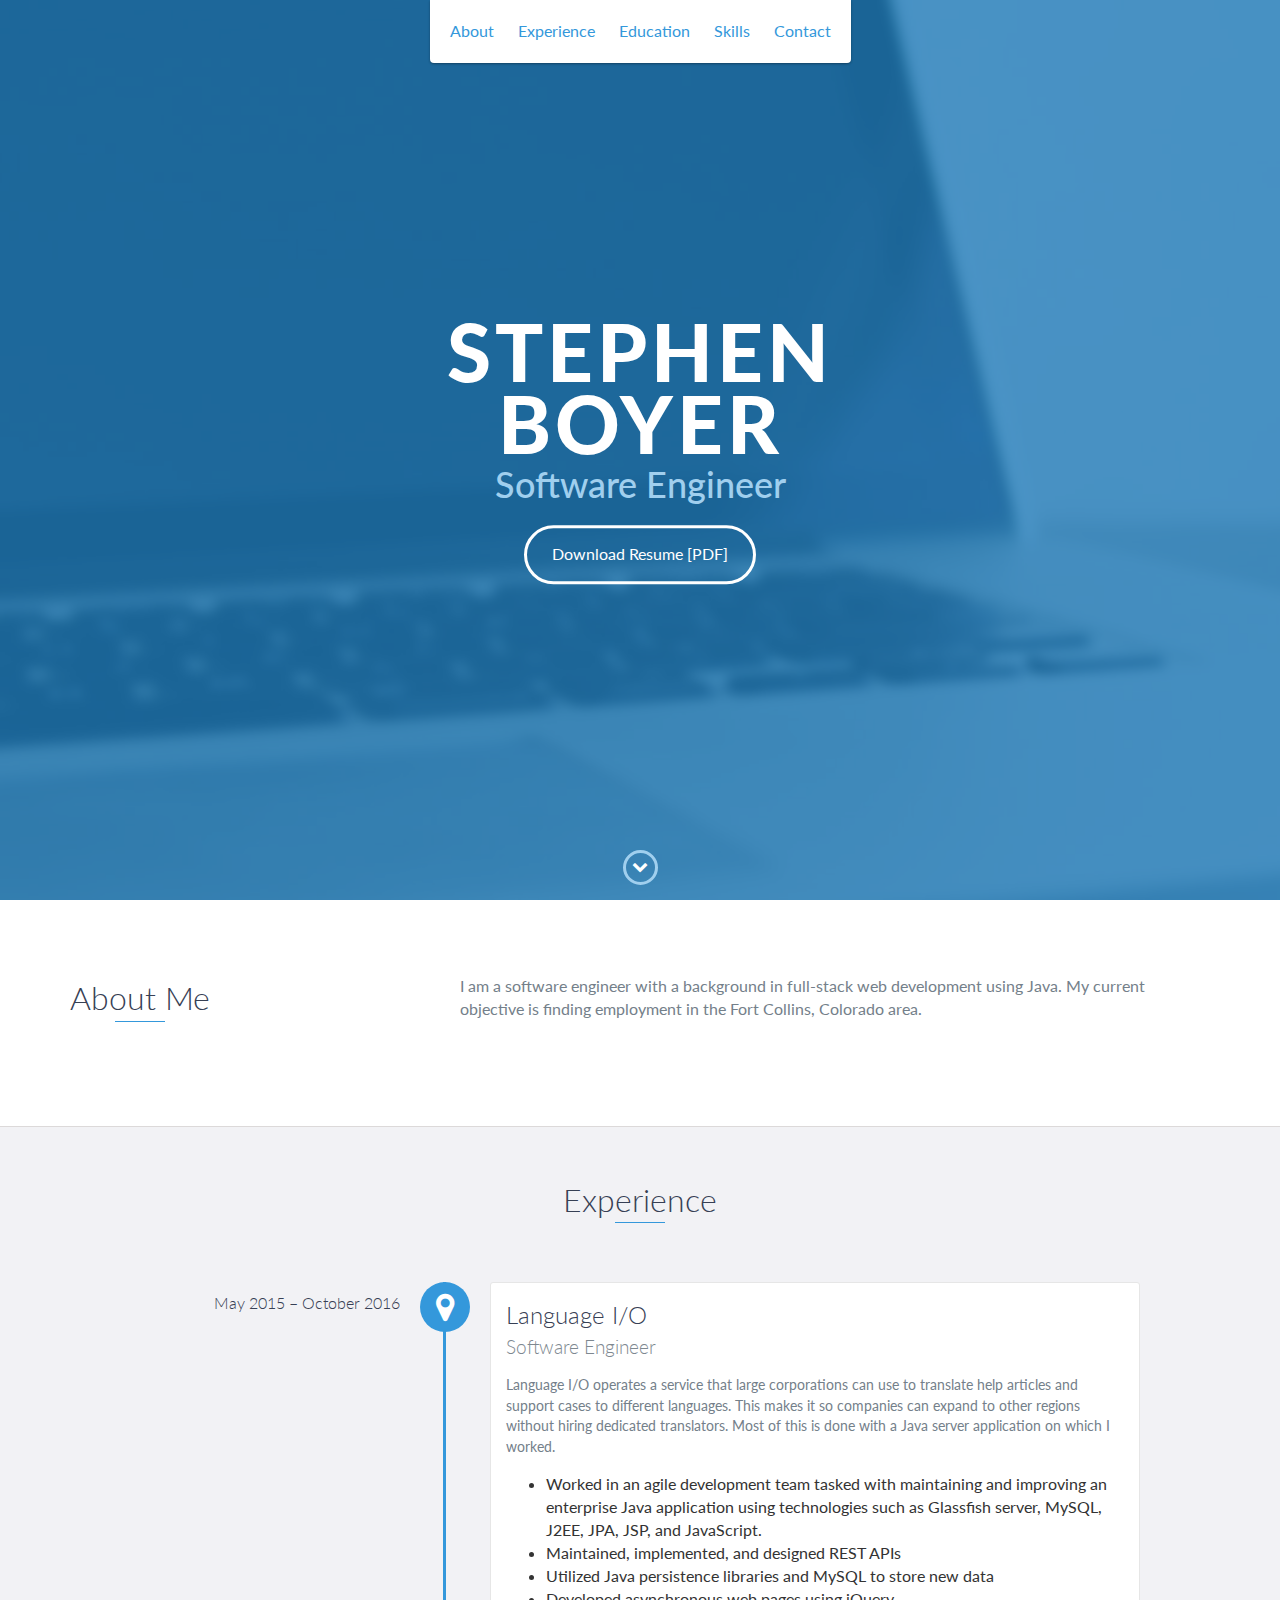
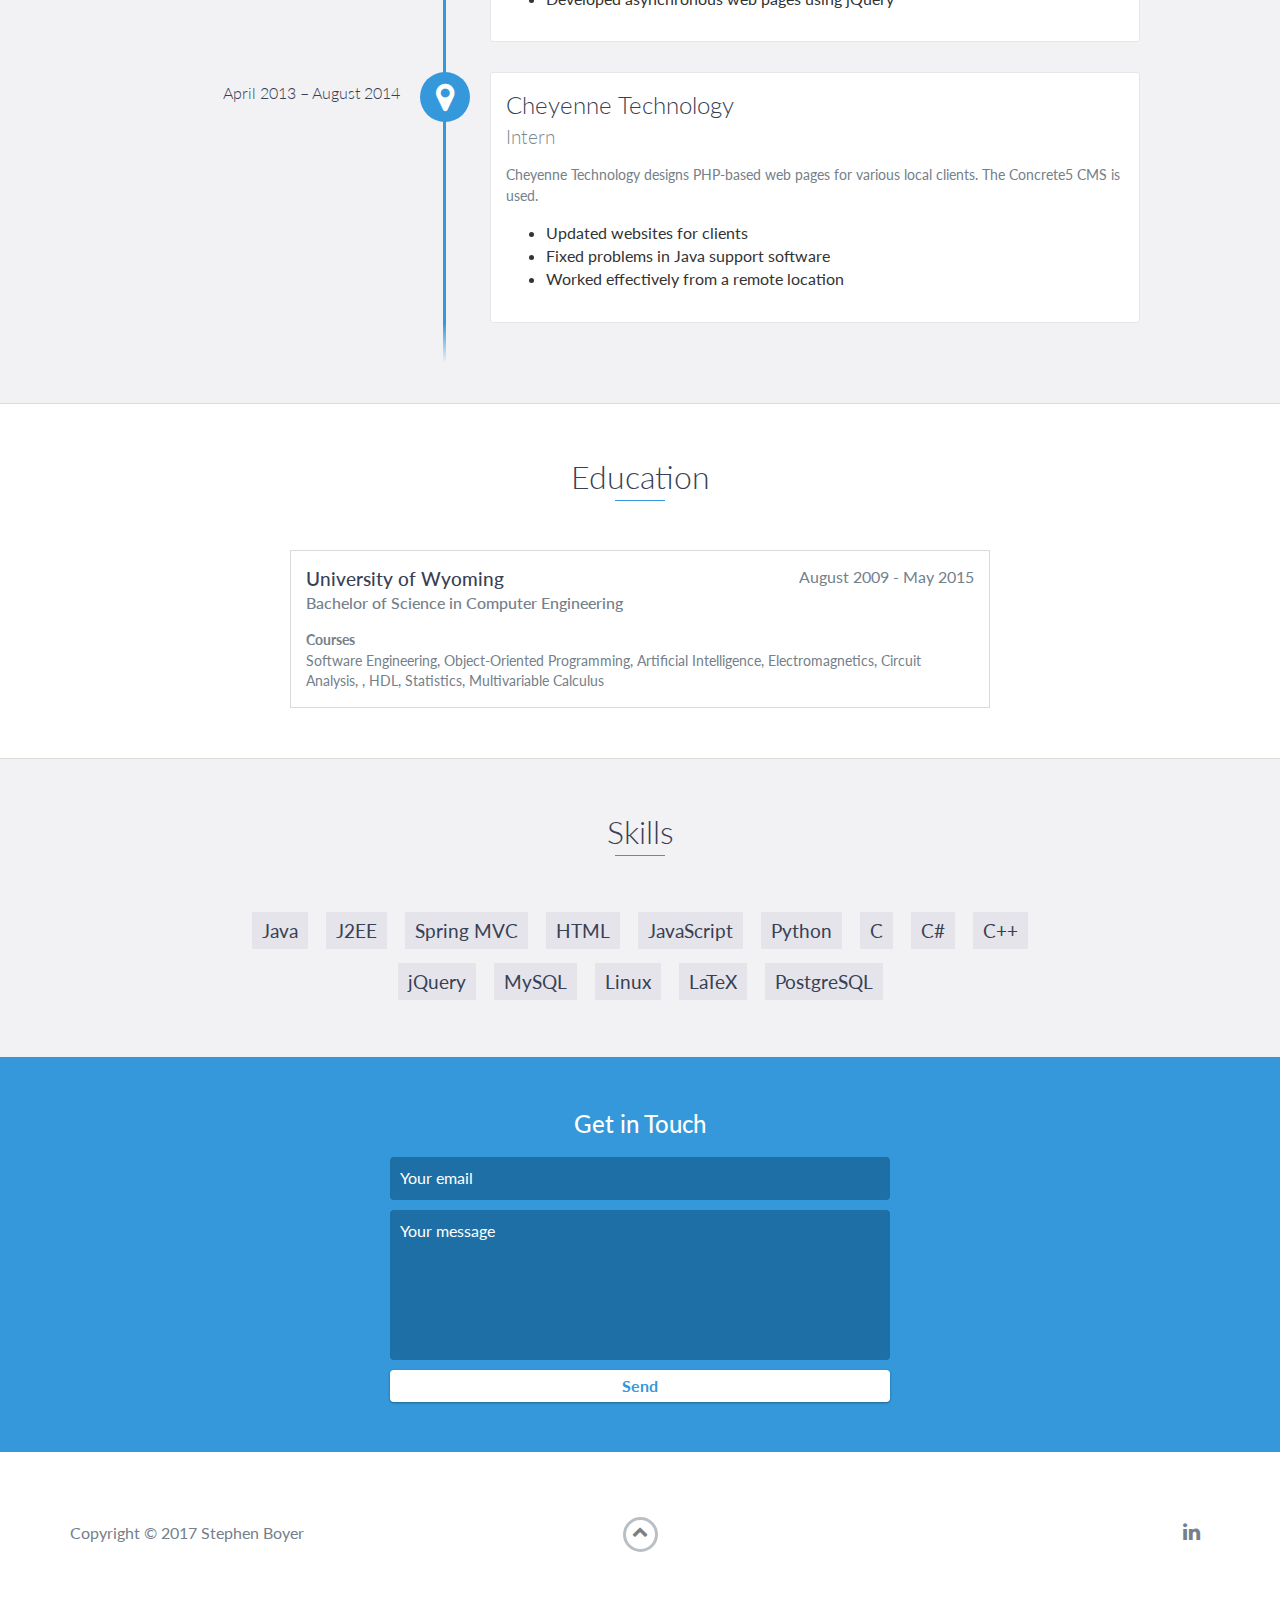
==== home/templates/index.html @ 1e66d95f "Added a bunch of shit, removed a bunch of shit, replaced template" ====
<!DOCTYPE html>
<html class="no-js" lang="en">

<head>
    <meta charset="utf-8">
    <meta http-equiv="X-UA-Compatible" content="IE=edge">
    <meta name="viewport" content="width=device-width, initial-scale=1">
    <title>My Portfolio</title>
	<link rel="shortcut icon" href="favicon.ico" type="image/x-icon">
	<link rel="icon" href="favicon.ico" type="image/x-icon">
    <link href="https://fonts.googleapis.com/css?family=Lato:300,400,700,900" rel="stylesheet">
    <link rel="stylesheet" href="../static/libs/font-awesome/css/font-awesome.min.css">
    <link href="../static/css/bootstrap.min.css" rel="stylesheet">
    <link href="../static/css/styles.css" rel="stylesheet">
</head>

<body>
    <div id="mobile-menu-open" class="shadow-large">
        <i class="fa fa-bars" aria-hidden="true"></i>
    </div>
    <!-- End #mobile-menu-toggle -->
    <header>
        <div id="mobile-menu-close">
            <span>Close</span> <i class="fa fa-times" aria-hidden="true"></i>
        </div>
        <ul id="menu" class="shadow">
            <li>
                <a href="#about">About</a>
            </li>
            <li>
                <a href="#experience">Experience</a>
            </li>
            <li>
                <a href="#education">Education</a>
            </li>
            <li hidden>
                <a href="#projects">Projects</a>
            </li>
            <li>
                <a href="#skills">Skills</a>
            </li>
            <li>
                <a href="#contact">Contact</a>
            </li>
        </ul>
    </header>
    <!-- End header -->

    <div id="lead">
        <div id="lead-content">
            <h1>Stephen Boyer</h1>
            <h2>Software Engineer</h2>
            <a href="../static/ResumeBoyer17-9.pdf" class="btn-rounded-white">Download Resume [PDF]</a>
        </div>
        <!-- End #lead-content -->

        <div id="lead-overlay"></div>

        <div id="lead-down">
            <span>
                <i class="fa fa-chevron-down" aria-hidden="true"></i>
            </span>
        </div>
        <!-- End #lead-down -->
    </div>
    <!-- End #lead -->

    <div id="about">
        <div class="container">
            <div class="row">
                <div class="col-md-4">
                    <h2 class="heading">About Me</h2>
                </div>
                <div class="col-md-8">
                    <p>
                        I am a software engineer with a background in full-stack web development using Java. My current objective is finding employment in the Fort Collins, Colorado area.
                    </p>

                </div>
            </div>
        </div>
    </div>
    <!-- End #about -->

    <div id="experience" class="background-alt">
        <h2 class="heading">Experience</h2>
        <div id="experience-timeline">
            <div data-date="May 2015 – October 2016">
                <h3>Language I/O</h3>
                <h4>Software   Engineer</h4>
                <p>Language I/O operates a service that large corporations can use to translate help articles and support
                    cases to different languages. This makes it so companies can expand to other regions without hiring
                    dedicated translators. Most of this is done with a Java server application on which I worked.
                </p>
                <ul>
                    <li>Worked in an agile development team tasked with maintaining and improving an enterprise Java
                        application using technologies such as Glassfish server, MySQL, J2EE, JPA, JSP, and JavaScript.
                    </li>
                    <li>Maintained, implemented, and designed REST APIs</li>
                    <li>Utilized Java persistence libraries and MySQL to store new data</li>
                    <li>Developed asynchronous web pages using jQuery</li>
                </ul>
            </div>
            <div data-date="April 2013 – August 2014">
                <h3>Cheyenne Technology</h3>
                <h4>Intern</h4>
                <p>Cheyenne Technology designs PHP-based web pages for various local clients. The Concrete5 CMS is used.
                </p>
                <ul>
                    <li>Updated websites for clients</li>
                    <li>Fixed problems in Java support software</li>
                    <li>Worked effectively from a remote location</li>
                </ul>
            </div>
        </div>
    </div>
    <!-- End #experience -->

    <div id="education">
        <h2 class="heading">Education</h2>
        <div class="education-block">
            <h3>University of Wyoming</h3>
            <span class="education-date">August 2009 - May 2015</span>
            <h4>Bachelor of Science in Computer Engineering</h4>
            <p><strong>Courses</strong></p>
            <p>
                Software Engineering, Object-Oriented Programming, Artificial Intelligence, Electromagnetics, Circuit Analysis, , HDL, Statistics, Multivariable Calculus
            </p>
        </div>
        <!-- End .education-block -->
    </div>
    <!-- End #education -->

    <div id="projects" hidden class="background-alt">
        <h2 class="heading">Projects</h2>
        <div class="container">
            <div class="row">
                <div class="project shadow-large">
                    <div class="project-image">
                        <img src="images/project.jpg" />
                    </div>
                    <!-- End .project-image -->
                    <div class="project-info">
                        <h3>Project Name Here</h3>
                        <p>
                            Lorem ipsum dolor sit amet, consectetur adipiscing elit. Curabitur in iaculis ex. Etiam volutpat laoreet urna. Morbi ut tortor nec nulla commodo malesuada sit amet vel lacus. Fusce eget efficitur libero. Morbi dapibus porta quam laoreet placerat.
                        </p>
                        <a href="#">View Project</a>
                    </div>
                    <!-- End .project-info -->
                </div>
                <!-- End .project -->

                <div class="project shadow-large">
                    <div class="project-image">
                        <img src="images/project.jpg" />
                    </div>
                    <!-- End .project-image -->
                    <div class="project-info">
                        <h3>Project Name Here</h3>
                        <p>
                            Lorem ipsum dolor sit amet, consectetur adipiscing elit. Curabitur in iaculis ex. Etiam volutpat laoreet urna. Morbi ut tortor nec nulla commodo malesuada sit amet vel lacus. Fusce eget efficitur libero. Morbi dapibus porta quam laoreet placerat.
                        </p>
                        <a href="#">View Project</a>
                    </div>
                    <!-- End .project-info -->
                </div>
                <!-- End .project -->
            </div>
        </div>
    </div>
    <!-- End #projects -->

    <div id="skills" class="background-alt">
        <h2 class="heading">Skills</h2>
        <ul>
            <li>Java</li>
            <li>J2EE</li>
            <li>Spring MVC</li>
            <li>HTML</li>
            <li>JavaScript</li>
            <li>Python</li>
            <li>C</li>
            <li>C#</li>
            <li>C++</li>
            <li>jQuery</li>
            <li>MySQL</li>
            <li>Linux</li>
            <li>LaTeX</li>
            <li>PostgreSQL</li>
        </ul>
    </div>
    <!-- End #skills -->

    <div id="contact">
        <h2>Get in Touch</h2>
        <div id="contact-form">
            <form method="POST" action="https://formspree.io/sboyer307@gmail.com">
                <input type="hidden" name="_subject" value="Contact request from personal website" />
                <input type="email" name="_replyto" placeholder="Your email" required>
                <textarea name="message" placeholder="Your message" required></textarea>
                <button type="submit">Send</button>
            </form>
        </div>
        <!-- End #contact-form -->
    </div>
    <!-- End #contact -->

    <footer>
        <div class="container">
            <div class="row">
                <div class="col-sm-5 copyright">
                    <p>
                        Copyright &copy; 2017 Stephen Boyer
                    </p>
                </div>
                <div class="col-sm-2 top">
                    <span id="to-top">
                        <i class="fa fa-chevron-up" aria-hidden="true"></i>
                    </span>
                </div>
                <div class="col-sm-5 social">
                    <ul>
                        <!--<li>
                            <a href="https://github.com/" target="_blank"><i class="fa fa-github" aria-hidden="true"></i></a>
                        </li>-->
                        <li>
                            <a href="https://www.linkedin.com/in/steve-boyer/" target="_blank"><i class="fa fa-linkedin" aria-hidden="true"></i></a>
                        </li>
                    </ul>
                </div>
            </div>
        </div>
    </footer>
    <!-- End footer -->

    <script src="https://ajax.googleapis.com/ajax/libs/jquery/1.12.4/jquery.min.js"></script>
    <script src="../static/js/scripts.min.js"></script>
</body>

</html>
---- home/static/css/styles.css ----
body {
    font-family: 'Lato', sans-serif;
    font-size: 16px
}

body.active {
    overflow: hidden;
    z-index: -1
}

.no-js #experience-timeline > div {
    background: #fff;
    padding: 10px;
    margin-bottom: 10px;
    border: 1px solid #dcd9d9
}

.no-js #experience-timeline > div h3 {
    font-size: 1.5em;
    font-weight: 300;
    color: #374054;
    display: inline-block;
    margin: 0
}

.no-js #experience-timeline > div h4 {
    font-size: 1.2em;
    font-weight: 300;
    color: #7e8890;
    margin: 0 0 15px 0
}

.no-js #experience-timeline > div p {
    color: #74808a;
    font-size: 0.9em;
    margin: 0
}

.no-js #experience-timeline:before, .no-js #experience-timeline:after {
    content: none
}

@-webkit-keyframes dropHeader {
    0% {
        -webkit-transform: translateY(-100%);
        transform: translateY(-100%)
    }
    100% {
        -webkit-transform: translateY(0);
        transform: translateY(0)
    }
}

@keyframes dropHeader {
    0% {
        -webkit-transform: translateY(-100%);
        transform: translateY(-100%)
    }
    100% {
        -webkit-transform: translateY(0);
        transform: translateY(0)
    }
}

header {
    position: absolute;
    top: 0;
    left: 0;
    right: 0;
    text-align: center;
    z-index: 10;
    -webkit-animation-name: dropHeader;
    animation-name: dropHeader;
    -webkit-animation-iteration-count: 1;
    animation-iteration-count: 1;
    -webkit-animation-timing-function: ease;
    animation-timing-function: ease;
    -webkit-animation-duration: 0.75s;
    animation-duration: 0.75s
}

header ul {
    display: inline-block;
    background: #fff;
    text-align: center;
    padding: 10px;
    margin: 0;
    border-bottom-right-radius: 4px;
    border-bottom-left-radius: 4px
}

header li {
    display: inline-block
}

header a {
    display: block;
    color: #3498db;
    padding: 10px
}

header a:hover {
    color: #217dbb;
    text-decoration: none;
    background: #eee;
    border-radius: 4px
}

header a:focus {
    color: #3498db;
    text-decoration: none
}

header.active {
    display: block
}

header.sticky {
    position: fixed;
    z-index: 999
}

#menu.active {
    display: block
}

#mobile-menu-open {
    display: none;
    cursor: pointer;
    position: fixed;
    right: 15px;
    top: 10px;
    color: #3498db;
    font-size: 1.5em;
    z-index: 20;
    padding: 0 7px;
    border-radius: 4px;
    background: #fff
}

#mobile-menu-close {
    display: none;
    text-align: right;
    width: 100%;
    background: #fff;
    font-size: 1.5em;
    padding-right: 15px;
    padding-top: 10px;
    cursor: pointer;
    color: #3498db
}

#mobile-menu-close span {
    font-size: 0.5em;
    text-transform: uppercase
}

#mobile-menu-close i {
    vertical-align: middle
}

footer {
    padding: 50px 0
}

.copyright {
    padding-top: 20px
}

.copyright p {
    margin: 0;
    color: #74808a
}

.top {
    text-align: center
}

.top span {
    cursor: pointer;
    display: block;
    margin: 15px auto 0 auto;
    width: 35px;
    height: 35px;
    border-radius: 50%;
    border: 3px solid #b9bfc4;
    text-align: center
}

.top i {
    color: #74808a
}

.social {
    text-align: right
}

.social ul {
    margin: 5px 0 0 0;
    padding: 0
}

.social li {
    display: inline-block;
    font-size: 1.25em;
    list-style: none
}

.social a {
    display: block;
    color: #74808a;
    padding: 10px
}

.social a:hover {
    color: #3498db
}

.btn-rounded-white {
    display: inline-block;
    color: #fff;
    padding: 15px 25px;
    border: 3px solid #fff;
    border-radius: 30px;
    -webkit-transition: .5s ease all;
    transition: .5s ease all
}

.btn-rounded-white:hover {
    color: #3498db;
    background: #fff;
    text-decoration: none
}

.shadow {
    box-shadow: 0 1px 3px rgba(0, 0, 0, 0.12), 0 1px 2px rgba(0, 0, 0, 0.24)
}

.shadow-large {
    box-shadow: 0 3px 6px rgba(0, 0, 0, 0.08), 0 3px 6px rgba(0, 0, 0, 0.15)
}

.heading {
    position: relative;
    display: inline-block;
    font-size: 2em;
    font-weight: 300;
    margin: 0 0 30px 0
}

.heading:after {
    position: absolute;
    content: '';
    top: 100%;
    height: 1px;
    width: 50px;
    left: 0;
    right: 0;
    margin: 0 auto;
    background: #3498db
}

.background-alt {
    background: #f2f2f5
}

#lead {
    position: relative;
    height: 100vh;
    min-height: 500px;
    max-height: 1080px;
    background: url(../images/lead-bg.jpg);
    background-size: cover;
    padding: 15px;
    overflow: hidden
}

#lead-content {
    position: absolute;
    z-index: 10;
    top: 50%;
    left: 50%;
    -webkit-transform: translate(-50%, -50%);
    transform: translate(-50%, -50%);
    text-align: center
}

#lead-content h1, #lead-content h2 {
    margin: 0
}

#lead-content h1 {
    color: #fff;
    font-weight: 900;
    font-size: 5em;
    text-transform: uppercase;
    letter-spacing: 0.05em;
    line-height: 0.9em
}

#lead-content h2 {
    color: #a0cfee;
    font-weight: 500;
    font-size: 2.25em;
    margin-bottom: 15px
}

#lead-overlay {
    position: absolute;
    height: 100%;
    width: 100%;
    top: 0;
    right: 0;
    bottom: 0;
    left: 0;
    background: rgba(33, 125, 187, 0.8);
    z-index: 1
}

#lead-down {
    position: absolute;
    left: 0;
    right: 0;
    width: 100%;
    text-align: center;
    z-index: 10;
    bottom: 15px;
    color: #fff
}

#lead-down span {
    cursor: pointer;
    display: block;
    margin: 0 auto;
    width: 35px;
    height: 35px;
    border-radius: 50%;
    border: 3px solid #a0cfee;
    text-align: center
}

#lead-down i {
    -webkit-animation: pulsate 1.5s ease;
    animation: pulsate 1.5s ease;
    -webkit-animation-iteration-count: infinite;
    animation-iteration-count: infinite;
    padding-top: 5px
}

@-webkit-keyframes pulsate {
    0% {
        -webkit-transform: scale(1, 1);
        transform: scale(1, 1)
    }
    50% {
        -webkit-transform: scale(1.2, 1.2);
        transform: scale(1.2, 1.2)
    }
    100% {
        -webkit-transform: scale(1, 1);
        transform: scale(1, 1)
    }
}

@keyframes pulsate {
    0% {
        -webkit-transform: scale(1, 1);
        transform: scale(1, 1)
    }
    50% {
        -webkit-transform: scale(1.2, 1.2);
        transform: scale(1.2, 1.2)
    }
    100% {
        -webkit-transform: scale(1, 1);
        transform: scale(1, 1)
    }
}

#about {
    padding: 75px 15px;
    border-bottom: 1px solid #dcd9d9
}

#about h2 {
    color: #374054
}

#about p {
    color: #74808a;
    margin: 0
}

#experience {
    padding: 50px 15px;
    text-align: center;
    border-bottom: 1px solid #dcd9d9
}

#experience h2 {
    color: #374054
}

#experience-timeline {
    margin: 30px auto 0 auto;
    position: relative;
    max-width: 1000px
}

#experience-timeline:before {
    position: absolute;
    content: '';
    top: 0;
    bottom: 0;
    left: 303px;
    right: auto;
    height: 100%;
    width: 3px;
    background: #3498db;
    z-index: 0
}

#experience-timeline:after {
    position: absolute;
    content: '';
    width: 3px;
    height: 40px;
    background: #3498db;
    background: -webkit-linear-gradient(top, #3498db, rgba(52, 152, 219, 0));
    background: linear-gradient(to bottom, #3498db, rgba(52, 152, 219, 0));
    top: 100%;
    left: 303px
}

.vtimeline-content {
    margin-left: 350px;
    background: #fff;
    border: 1px solid #e6e6e6;
    padding: 15px;
    border-radius: 3px;
    text-align: left
}

.vtimeline-content h3 {
    font-size: 1.5em;
    font-weight: 300;
    color: #374054;
    display: inline-block;
    margin: 0
}

.vtimeline-content h4 {
    font-size: 1.2em;
    font-weight: 300;
    color: #7e8890;
    margin: 0 0 15px 0
}

.vtimeline-content p {
    color: #74808a;
    font-size: 0.9em;
    margin: 0
}

.vtimeline-point {
    position: relative;
    display: block;
    vertical-align: top;
    margin-bottom: 30px
}

.vtimeline-icon {
    position: relative;
    color: #fff;
    width: 50px;
    height: 50px;
    background: #3498db;
    border-radius: 50%;
    float: left;
    z-index: 99;
    margin-left: 280px
}

.vtimeline-icon i {
    display: block;
    font-size: 2em;
    margin-top: 10px
}

.vtimeline-date {
    width: 260px;
    text-align: right;
    position: absolute;
    left: 0;
    top: 10px;
    font-weight: 300;
    color: #374054
}

#education {
    padding: 50px 15px 20px 15px;
    border-bottom: 1px solid #dcd9d9;
    text-align: center
}

#education h2 {
    color: #374054;
    margin-bottom: 50px
}

.education-block {
    max-width: 700px;
    margin: 0 auto 30px auto;
    padding: 15px;
    border: 1px solid #dcd9d9;
    text-align: left
}

.education-block h3 {
    font-weight: 500;
    float: left;
    margin: 0;
    color: #374054
}

.education-block span {
    color: #74808a;
    float: right
}

.education-block h4 {
    color: #74808a;
    clear: both;
    font-weight: 500;
    margin: 0 0 15px 0
}

.education-block h5 {
    color: #74808a;
    clear: both;
    font-weight: 300;
}

.education-block p, .education-block ul {
    margin: 0;
    color: #74808a;
    font-size: 0.9em
}

.education-block ul {
    padding: 0 0 0 15px
}

#projects {
    padding: 50px 15px;
    border-bottom: 1px solid #dcd9d9;
    text-align: center
}

#projects h2 {
    color: #374054;
    margin-bottom: 50px
}

.project {
    position: relative;
    max-width: 900px;
    margin: 0 auto 30px auto;
    overflow: hidden;
    background: #fff;
    border-radius: 4px
}

.project-image {
    float: left
}

.project-info {
    position: absolute;
    top: 50%;
    -webkit-transform: translateY(-50%);
    transform: translateY(-50%);
    margin-left: 300px;
    padding: 15px
}

.project-info h3 {
    font-size: 1.5em;
    font-weight: 300;
    color: #374054;
    margin: 0 0 15px 0
}

.project-info p {
    color: #74808a;
    margin: 0 0 15px 0;
    font-size: 0.9em
}

#skills {
    padding: 50px 15px;
    text-align: center
}

#skills h2 {
    color: #374054;
    margin-bottom: 50px
}

#skills ul {
    display: block;
    margin: 0 auto;
    padding: 0;
    max-width: 800px
}

#skills li {
    display: inline-block;
    margin: 7px;
    padding: 5px 10px;
    color: #374054;
    background: #e4e4ea;
    list-style: none;
    cursor: default;
    font-size: 1.2em
}

#contact {
    padding: 50px 15px;
    background: #3498db;
    text-align: center
}

#contact h2 {
    margin: 0 0 15px 0;
    color: #fff;
    font-weight: 500
}

#contact-form {
    max-width: 500px;
    margin: 0 auto
}

#contact-form input, #contact-form textarea {
    display: block;
    width: 100%;
    padding: 10px;
    border-radius: 4px;
    border: none;
    margin-bottom: 10px;
    background: #1d6fa5;
    color: #fff;
    -webkit-transition: .5s ease all;
    transition: .5s ease all
}

#contact-form input::-webkit-input-placeholder, #contact-form textarea::-webkit-input-placeholder {
    color: #fff
}

#contact-form input:-moz-placeholder, #contact-form textarea:-moz-placeholder {
    color: #fff;
    opacity: 1
}

#contact-form input::-moz-placeholder, #contact-form textarea::-moz-placeholder {
    color: #fff;
    opacity: 1
}

#contact-form input:-ms-input-placeholder, #contact-form textarea:-ms-input-placeholder {
    color: #fff
}

#contact-form input:focus, #contact-form textarea:focus {
    outline: none;
    background: #16527a
}

#contact-form textarea {
    height: 150px;
    resize: none
}

#contact-form button {
    display: block;
    width: 100%;
    background: #fff;
    border-radius: 4px;
    padding: 5px 10px;
    border: none;
    color: #3498db;
    font-weight: 700;
    box-shadow: 0 1px 3px rgba(0, 0, 0, 0.12), 0 1px 2px rgba(0, 0, 0, 0.24);
    -webkit-transition: .5s ease all;
    transition: .5s ease all
}

#contact-form button:hover {
    box-shadow: 0 10px 20px rgba(0, 0, 0, 0.19), 0 6px 6px rgba(0, 0, 0, 0.23)
}

@media only screen and (max-width: 750px) {
    #experience-timeline:before, #experience-timeline:after {
        left: 23px
    }

    .vtimeline-date {
        width: auto;
        text-align: left;
        position: relative;
        margin-bottom: 15px;
        display: block;
        margin-left: 70px
    }

    .vtimeline-icon {
        margin-left: 0
    }

    .vtimeline-content {
        margin-left: 70px
    }
}

@media only screen and (max-width: 992px) {
    #lead {
        height: auto;
        min-height: auto;
        max-height: auto;
        padding: 100px 15px
    }

    #lead-content {
        position: relative;
        -webkit-transform: none;
        transform: none;
        left: auto;
        top: auto
    }

    #lead-content h1 {
        font-size: 3em
    }

    #lead-content h2 {
        font-size: 1.75em
    }

    #about {
        text-align: center
    }

    #about p {
        text-align: left
    }
}

@media only screen and (max-width: 768px) {
    header {
        position: fixed;
        display: none;
        z-index: 999;
        -webkit-animation: none;
        animation: none;
        bottom: 0;
        height: 100%
    }

    #mobile-menu-open, #mobile-menu-close {
        display: block
    }

    #menu {
        height: 100%;
        overflow-y: auto;
        box-shadow: none;
        border-radius: 0;
        width: 100%
    }

    #menu li {
        display: block;
        margin-bottom: 10px
    }

    #lead-content h1 {
        font-size: 2em
    }

    #lead-content h2 {
        font-size: 1.3em
    }

    #lead-content a {
        padding: 10px 20px
    }

    #lead-down {
        display: none
    }

    .education-block h3, .education-block span {
        float: none
    }

    .project-image {
        display: none
    }

    .project-info {
        position: relative;
        margin: 0;
        top: auto;
        -webkit-transform: none;
        transform: none
    }

    footer {
        text-align: center
    }

    .social {
        text-align: center
    }
}

@media only screen and (max-width: 480px) {
    #lead-content h1 {
        font-size: 1.5em
    }

    #lead-content h2 {
        font-size: 1em
    }

    #lead-content a {
        font-size: 0.9em;
        padding: 5px 10px
    }
}
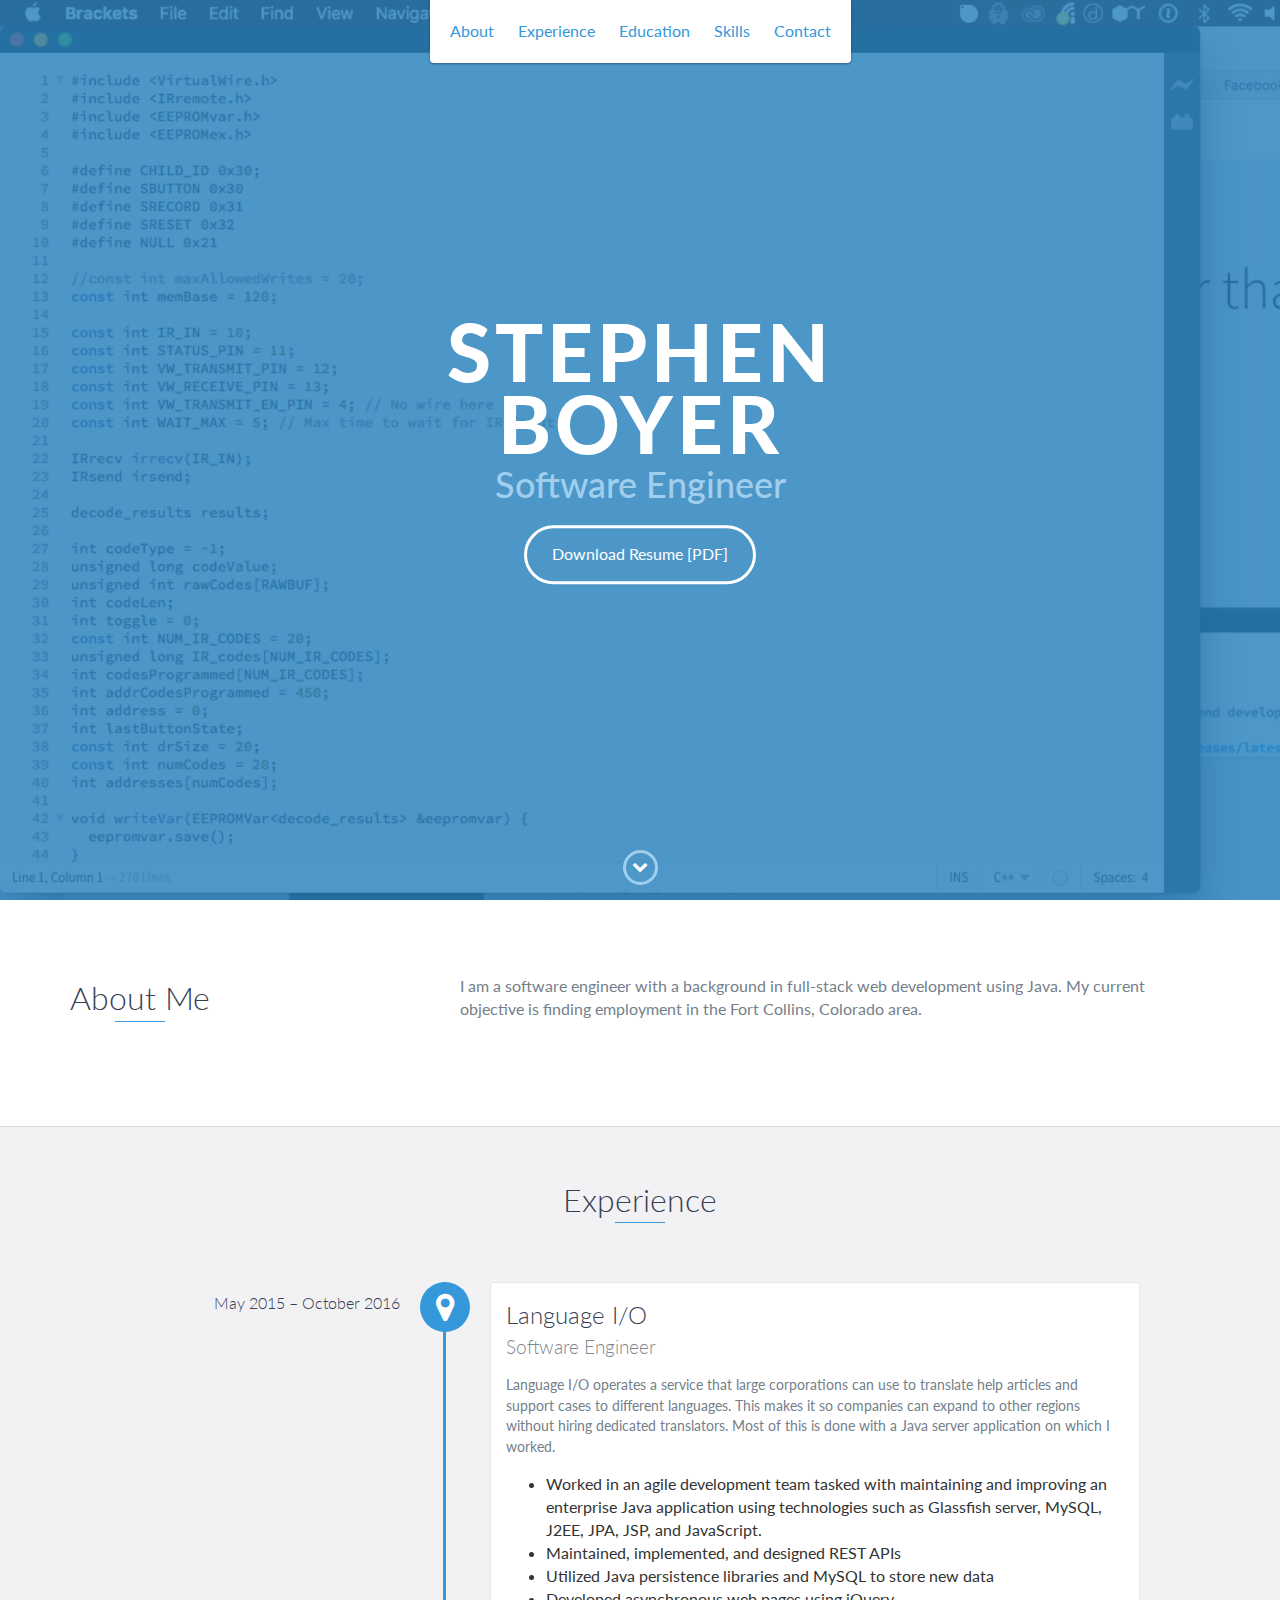
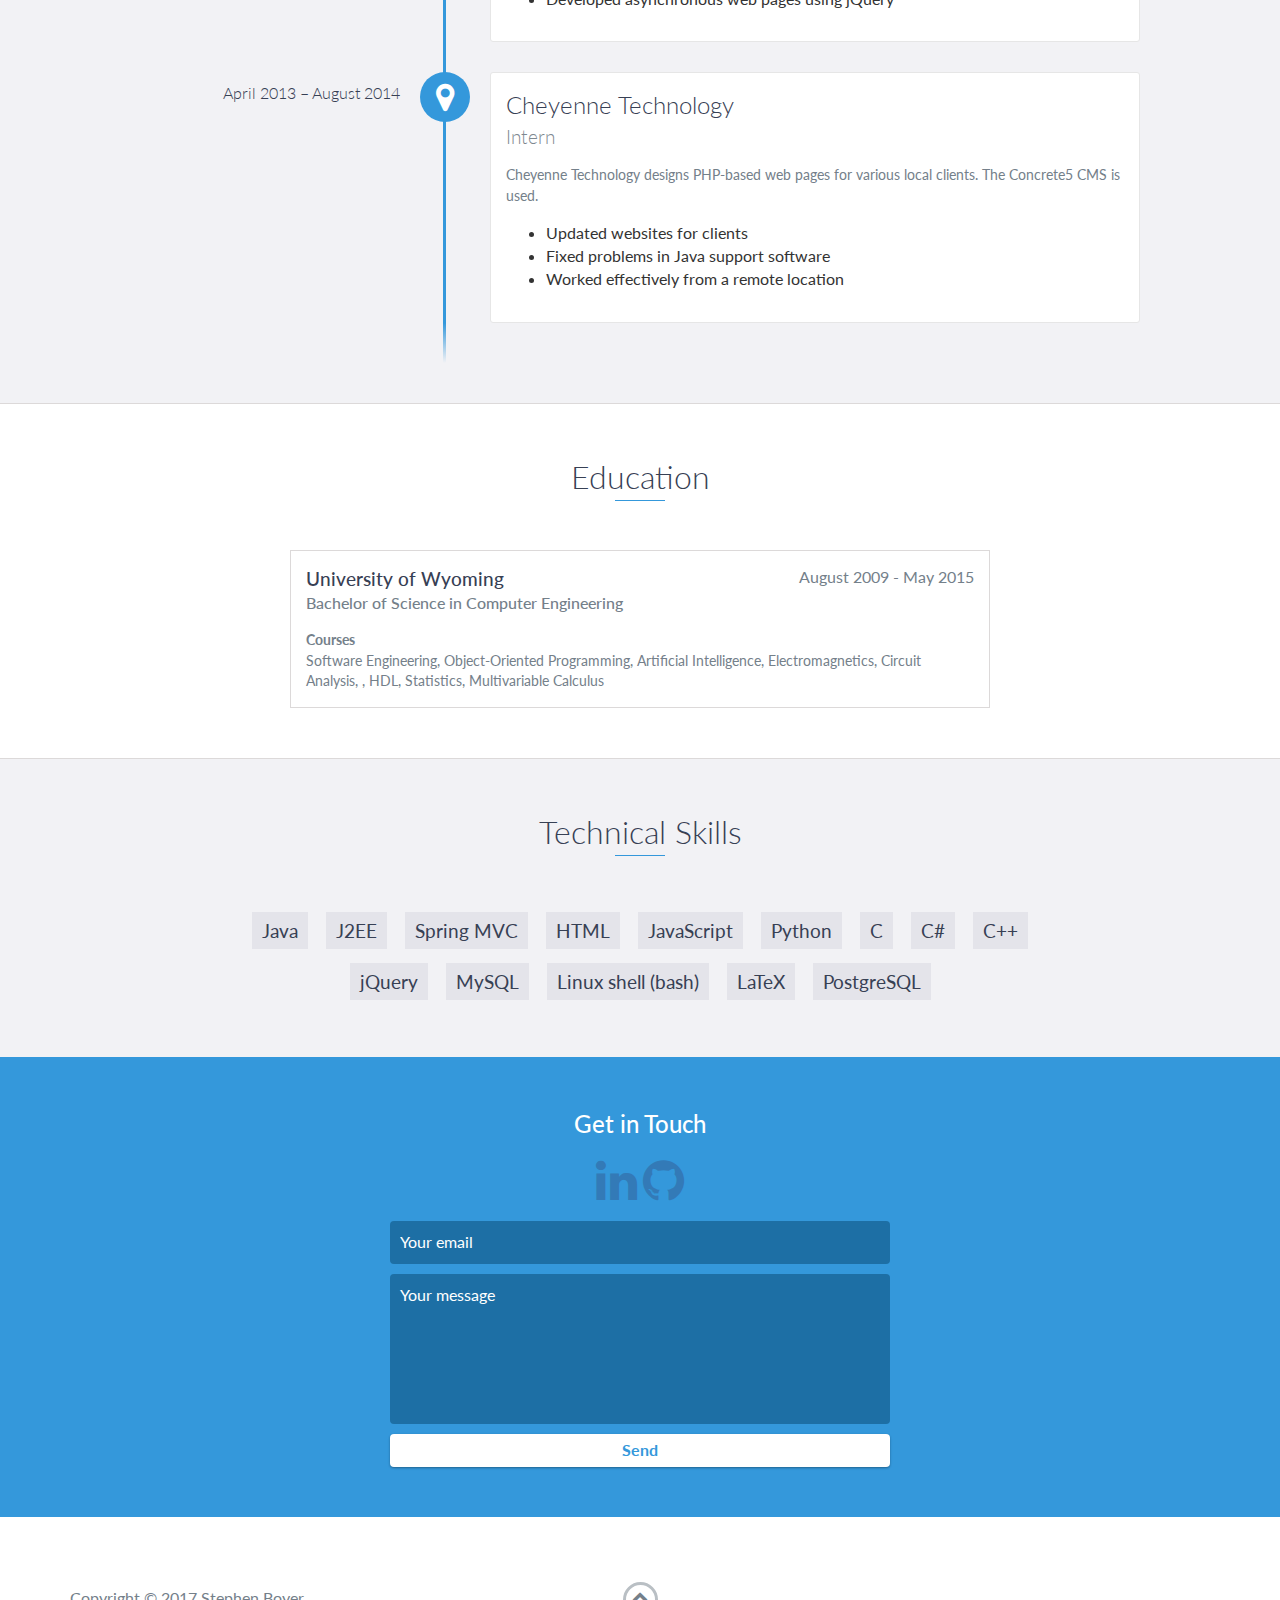
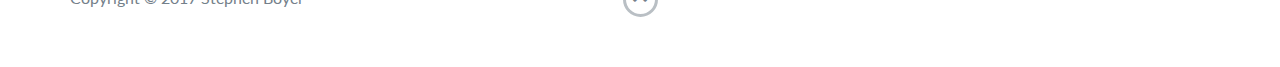
==== commit 62753fb5: "Customization and cleanup" ====
--- a/home/templates/index.html
+++ b/home/templates/index.html
@@ -5,9 +5,9 @@
     <meta charset="utf-8">
     <meta http-equiv="X-UA-Compatible" content="IE=edge">
     <meta name="viewport" content="width=device-width, initial-scale=1">
-    <title>My Portfolio</title>
-	<link rel="shortcut icon" href="favicon.ico" type="image/x-icon">
-	<link rel="icon" href="favicon.ico" type="image/x-icon">
+    <title>S. Boyer</title>
+    <link rel="icon" href="../static/sbico-web.png" type="image/png" sizes="160x160">
+    <link rel="icon" href="../static/sbico-web.png" type="image/png" sizes="160x160">
     <link href="https://fonts.googleapis.com/css?family=Lato:300,400,700,900" rel="stylesheet">
     <link rel="stylesheet" href="../static/libs/font-awesome/css/font-awesome.min.css">
     <link href="../static/css/bootstrap.min.css" rel="stylesheet">
@@ -50,7 +50,7 @@
         <div id="lead-content">
             <h1>Stephen Boyer</h1>
             <h2>Software Engineer</h2>
-            <a href="../static/ResumeBoyer17-9.pdf" class="btn-rounded-white">Download Resume [PDF]</a>
+            <a href="../static/ResumeBoyer17-13.pdf" class="btn-rounded-white">Download Resume [PDF]</a>
         </div>
         <!-- End #lead-content -->
 
@@ -172,7 +172,7 @@
     <!-- End #projects -->
 
     <div id="skills" class="background-alt">
-        <h2 class="heading">Skills</h2>
+        <h2 class="heading">Technical Skills</h2>
         <ul>
             <li>Java</li>
             <li>J2EE</li>
@@ -185,7 +185,7 @@
             <li>C++</li>
             <li>jQuery</li>
             <li>MySQL</li>
-            <li>Linux</li>
+            <li>Linux shell (bash)</li>
             <li>LaTeX</li>
             <li>PostgreSQL</li>
         </ul>
@@ -194,6 +194,10 @@
 
     <div id="contact">
         <h2>Get in Touch</h2>
+        <h2>
+            <a href="https://www.linkedin.com/in/steve-boyer/" target="_blank"><i class="fa fa-2x fa-linkedin" aria-hidden="true"></i></a>
+            <a href="https://github.com/steveboyer" target="_blank"><i class="fa fa-2x fa-github" aria-hidden="true"></i></a>
+        </h2>
         <div id="contact-form">
             <form method="POST" action="https://formspree.io/sboyer307@gmail.com">
                 <input type="hidden" name="_subject" value="Contact request from personal website" />
@@ -219,16 +223,16 @@
                         <i class="fa fa-chevron-up" aria-hidden="true"></i>
                     </span>
                 </div>
-                <div class="col-sm-5 social">
+                <!--<div class="col-sm-5 social">
                     <ul>
                         <!--<li>
                             <a href="https://github.com/" target="_blank"><i class="fa fa-github" aria-hidden="true"></i></a>
                         </li>-->
-                        <li>
+                        <!--<li>
                             <a href="https://www.linkedin.com/in/steve-boyer/" target="_blank"><i class="fa fa-linkedin" aria-hidden="true"></i></a>
-                        </li>
-                    </ul>
-                </div>
+                        </li>-->
+                <!--</ul>-->
+                <!--</div>-->
             </div>
         </div>
     </footer>
--- a/home/static/css/styles.css
+++ b/home/static/css/styles.css
@@ -192,7 +192,7 @@
 }
 
 .social {
-    text-align: right
+    text-align: center;
 }
 
 .social ul {
@@ -269,7 +269,7 @@
     height: 100vh;
     min-height: 500px;
     max-height: 1080px;
-    background: url(../images/lead-bg.jpg);
+    background: url(../images/lead-bg.png);
     background-size: cover;
     padding: 15px;
     overflow: hidden
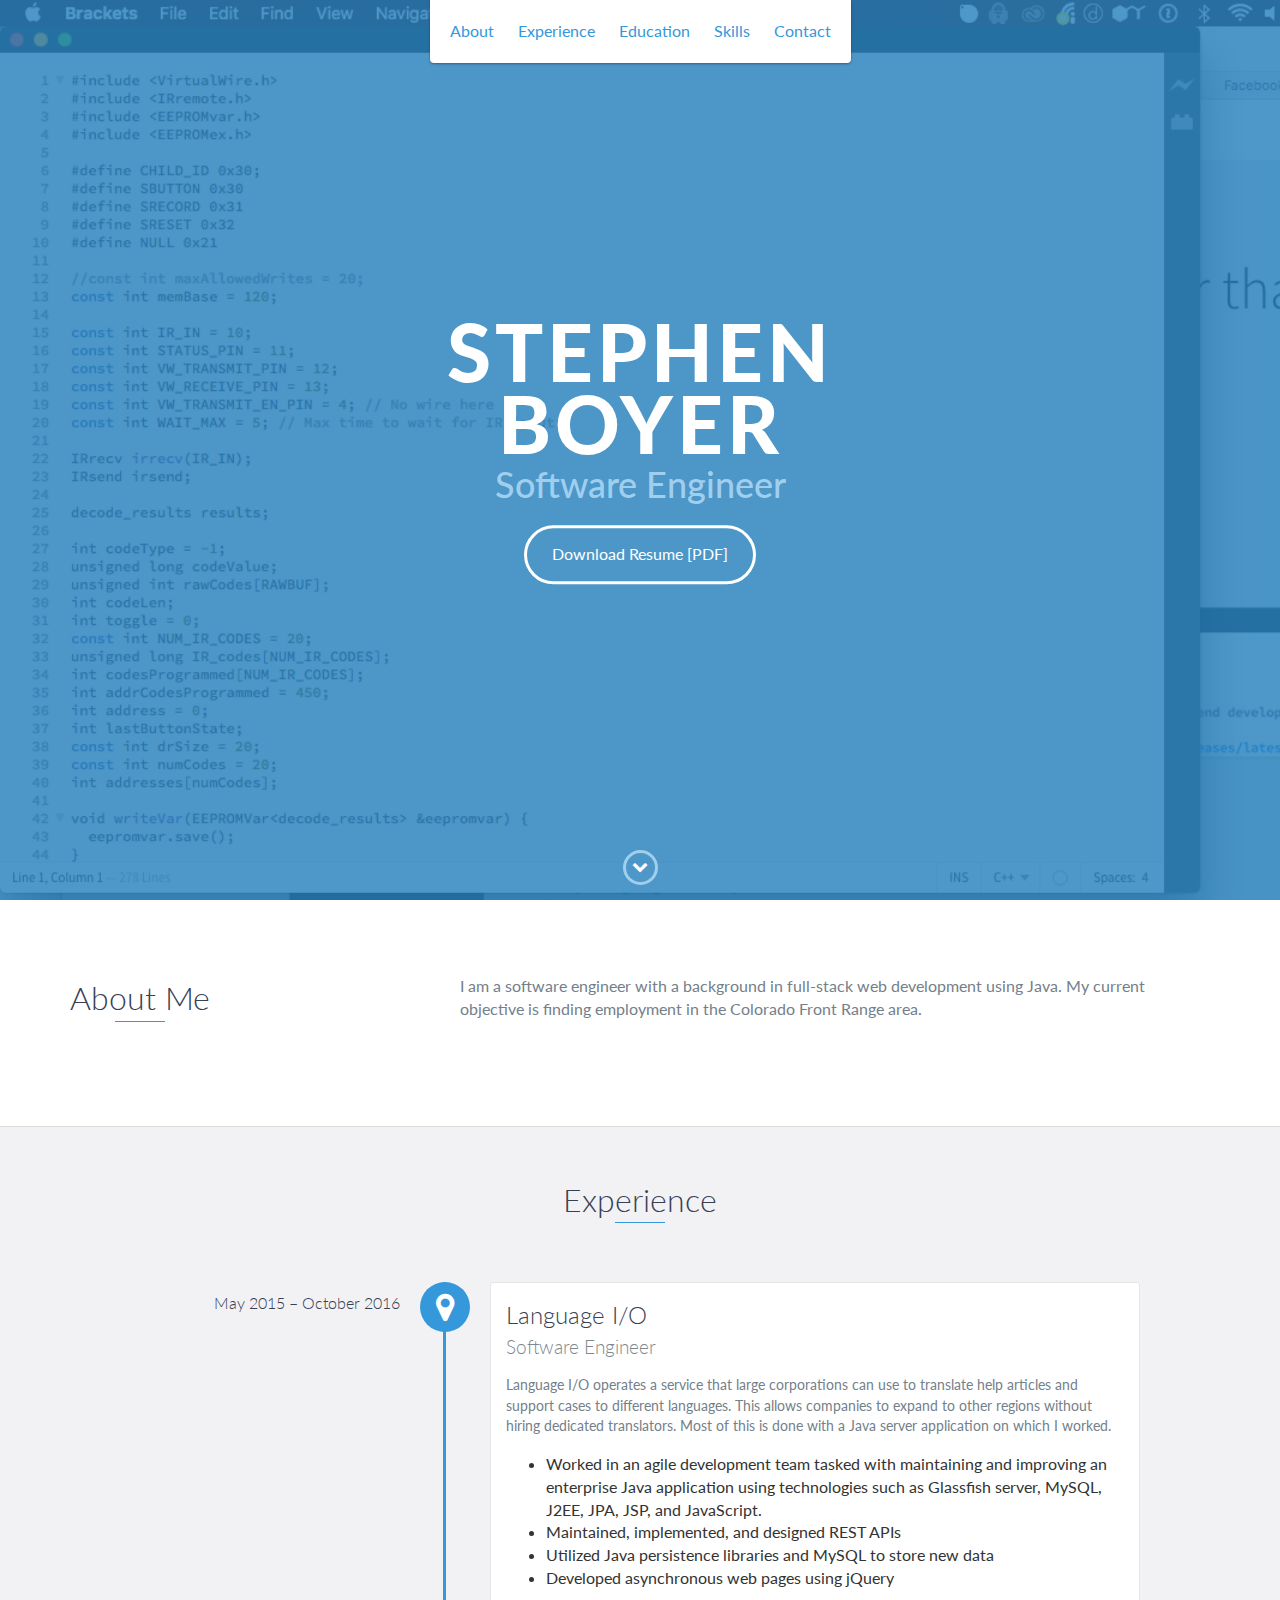
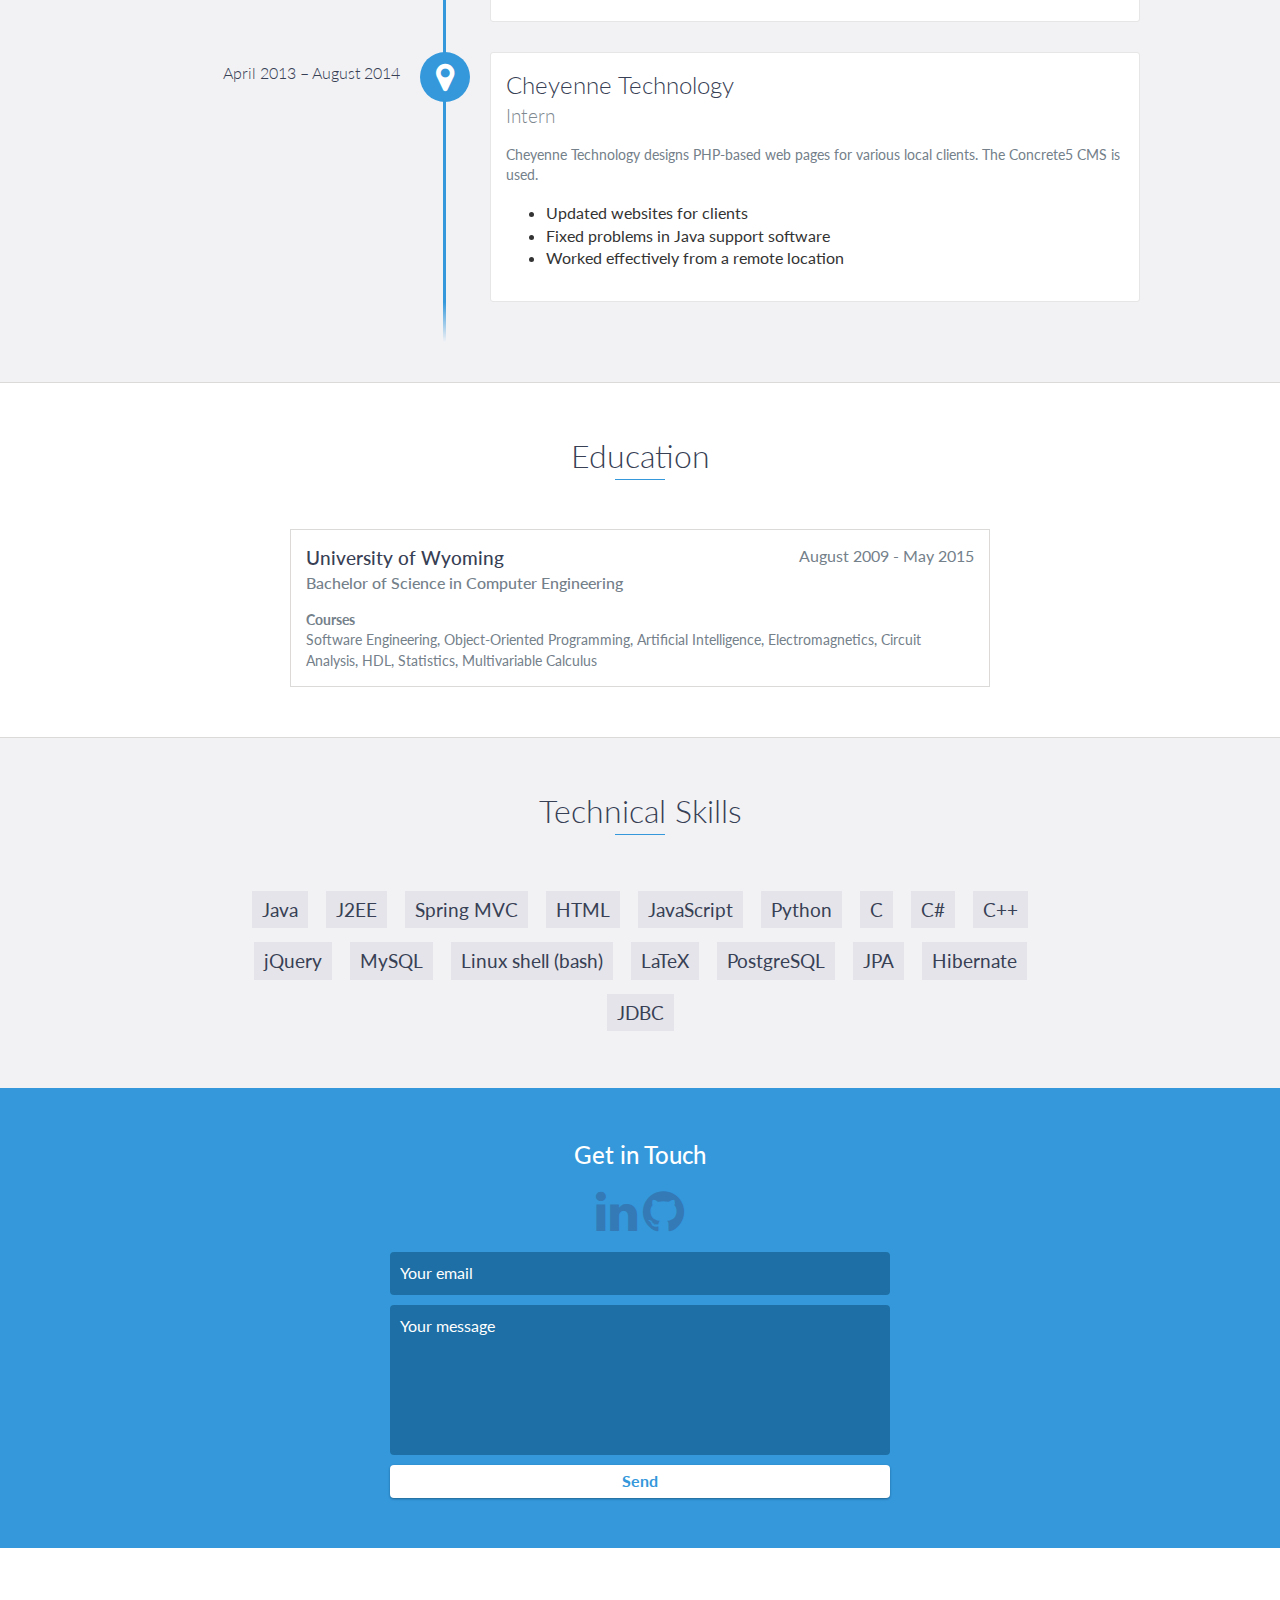
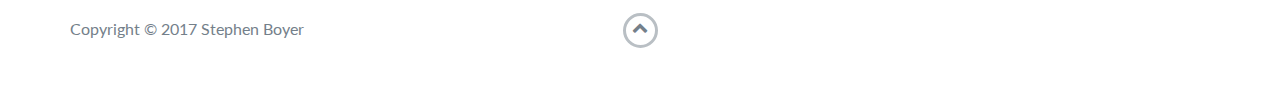
==== commit 79c9647b: "Grammar and typo fixes, new resume" ====
--- a/home/templates/index.html
+++ b/home/templates/index.html
@@ -50,7 +50,7 @@
         <div id="lead-content">
             <h1>Stephen Boyer</h1>
             <h2>Software Engineer</h2>
-            <a href="../static/ResumeBoyer17-13.pdf" class="btn-rounded-white">Download Resume [PDF]</a>
+            <a href="../static/ResumeBoyer17-16.pdf" class="btn-rounded-white">Download Resume [PDF]</a>
         </div>
         <!-- End #lead-content -->
 
@@ -73,9 +73,8 @@
                 </div>
                 <div class="col-md-8">
                     <p>
-                        I am a software engineer with a background in full-stack web development using Java. My current objective is finding employment in the Fort Collins, Colorado area.
+                        I am a software engineer with a background in full-stack web development using Java. My current objective is finding employment in the Colorado Front Range area.
                     </p>
-
                 </div>
             </div>
         </div>
@@ -89,7 +88,7 @@
                 <h3>Language I/O</h3>
                 <h4>Software   Engineer</h4>
                 <p>Language I/O operates a service that large corporations can use to translate help articles and support
-                    cases to different languages. This makes it so companies can expand to other regions without hiring
+                    cases to different languages. This allows companies to expand to other regions without hiring
                     dedicated translators. Most of this is done with a Java server application on which I worked.
                 </p>
                 <ul>
@@ -124,7 +123,7 @@
             <h4>Bachelor of Science in Computer Engineering</h4>
             <p><strong>Courses</strong></p>
             <p>
-                Software Engineering, Object-Oriented Programming, Artificial Intelligence, Electromagnetics, Circuit Analysis, , HDL, Statistics, Multivariable Calculus
+                Software Engineering, Object-Oriented Programming, Artificial Intelligence, Electromagnetics, Circuit Analysis, HDL, Statistics, Multivariable Calculus
             </p>
         </div>
         <!-- End .education-block -->
@@ -188,6 +187,9 @@
             <li>Linux shell (bash)</li>
             <li>LaTeX</li>
             <li>PostgreSQL</li>
+            <li>JPA</li>
+            <li>Hibernate</li>
+            <li>JDBC</li>
         </ul>
     </div>
     <!-- End #skills -->
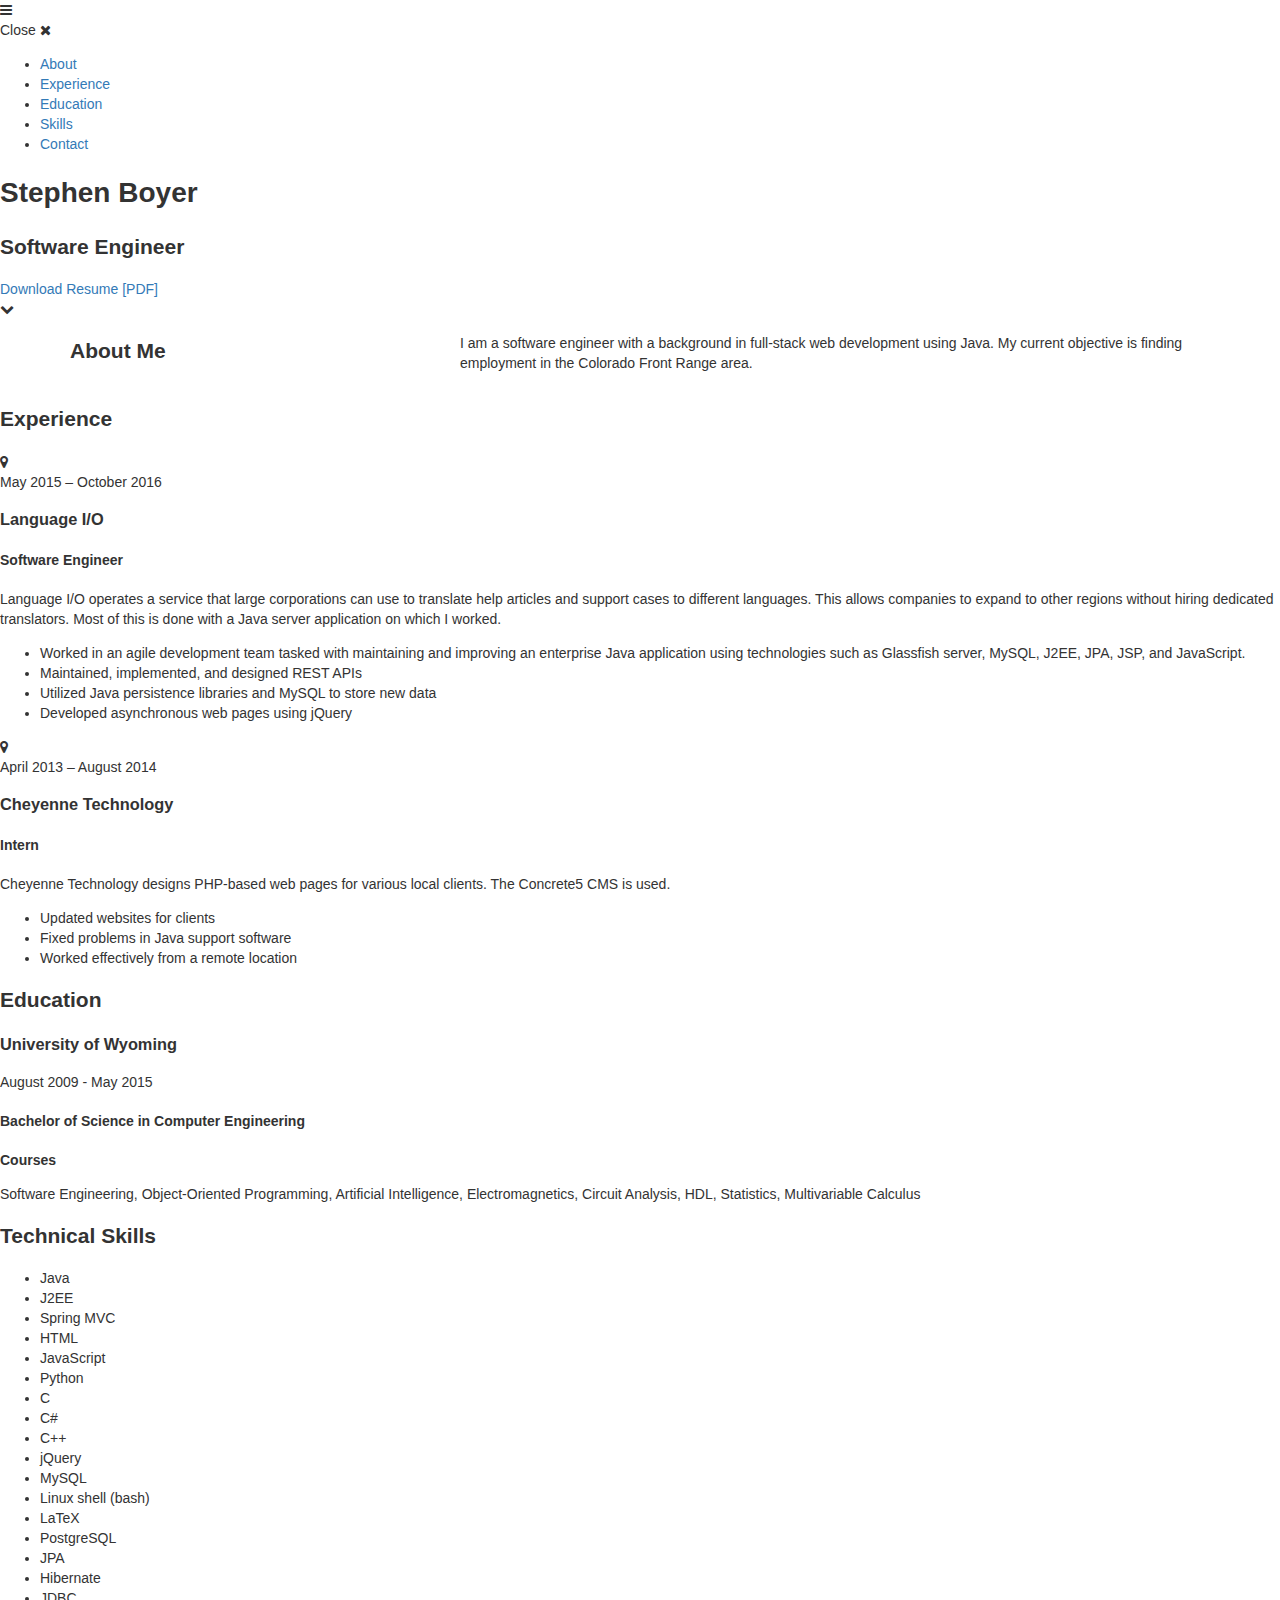
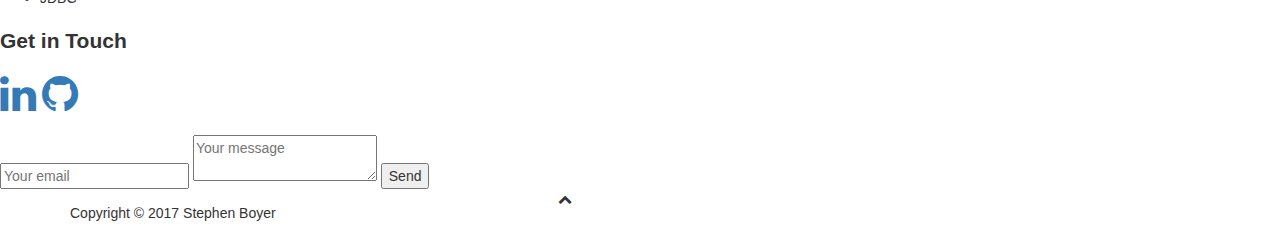
==== commit 48eab8c3: "Updated robots" ====
--- a/home/templates/index.html
+++ b/home/templates/index.html
@@ -11,7 +11,7 @@
     <link href="https://fonts.googleapis.com/css?family=Lato:300,400,700,900" rel="stylesheet">
     <link rel="stylesheet" href="../static/libs/font-awesome/css/font-awesome.min.css">
     <link href="../static/css/bootstrap.min.css" rel="stylesheet">
-    <link href="../static/css/styles.css" rel="stylesheet">
+    <link href="../static/styles.css" rel="stylesheet">
 </head>
 
 <body>
@@ -225,16 +225,6 @@
                         <i class="fa fa-chevron-up" aria-hidden="true"></i>
                     </span>
                 </div>
-                <!--<div class="col-sm-5 social">
-                    <ul>
-                        <!--<li>
-                            <a href="https://github.com/" target="_blank"><i class="fa fa-github" aria-hidden="true"></i></a>
-                        </li>-->
-                        <!--<li>
-                            <a href="https://www.linkedin.com/in/steve-boyer/" target="_blank"><i class="fa fa-linkedin" aria-hidden="true"></i></a>
-                        </li>-->
-                <!--</ul>-->
-                <!--</div>-->
             </div>
         </div>
     </footer>
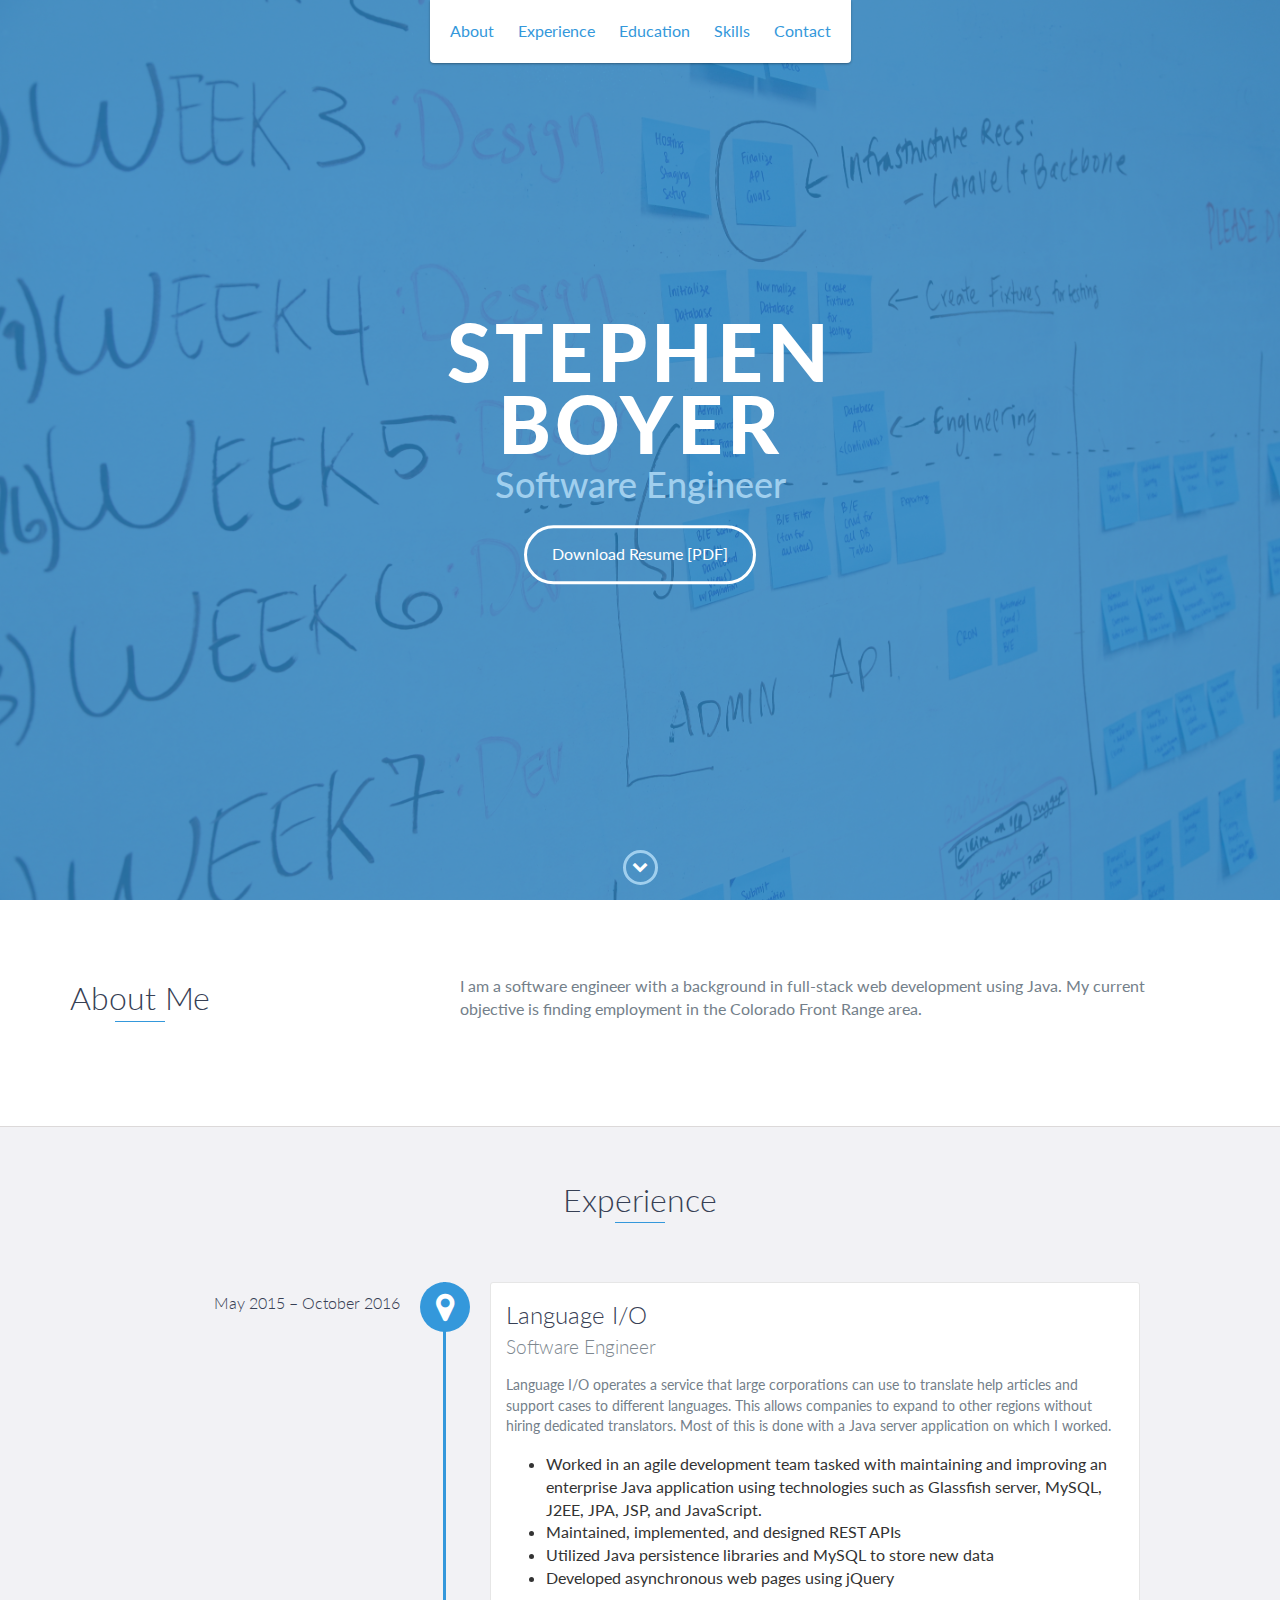
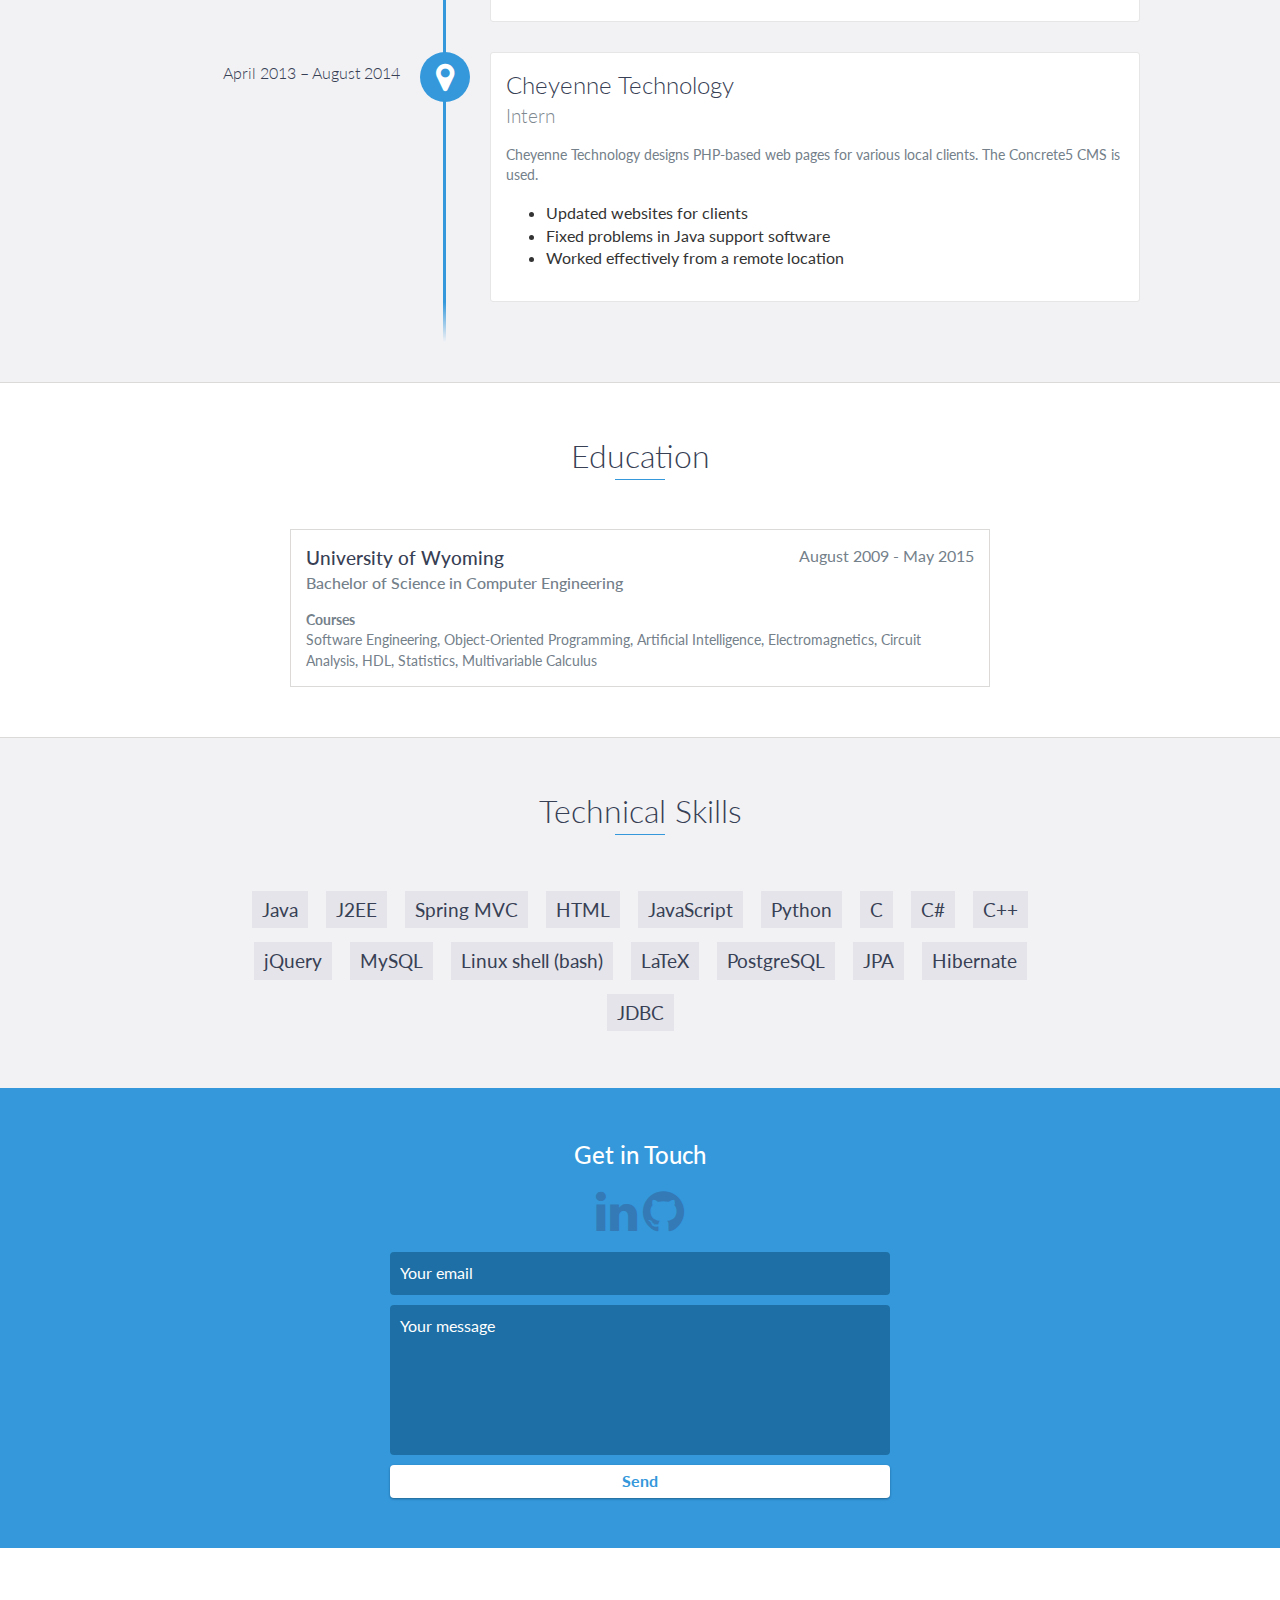
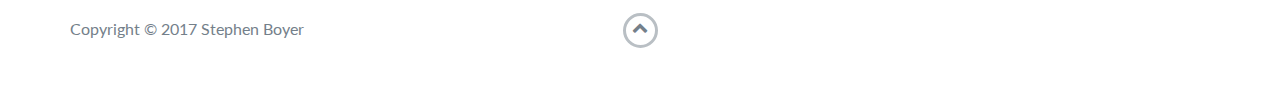
==== commit 80b011b5: "Better image" ====
--- a/home/templates/index.html
+++ b/home/templates/index.html
@@ -6,7 +6,6 @@
     <meta http-equiv="X-UA-Compatible" content="IE=edge">
     <meta name="viewport" content="width=device-width, initial-scale=1">
     <title>S. Boyer</title>
-    <link rel="icon" href="../static/sbico-web.png" type="image/png" sizes="160x160">
     <link rel="icon" href="../static/sbico-web.png" type="image/png" sizes="160x160">
     <link href="https://fonts.googleapis.com/css?family=Lato:300,400,700,900" rel="stylesheet">
     <link rel="stylesheet" href="../static/libs/font-awesome/css/font-awesome.min.css">
--- a/home/static/styles.css
+++ b/home/static/styles.css
@@ -0,0 +1,842 @@
+body {
+    font-family: 'Lato', sans-serif;
+    font-size: 16px
+}
+
+body.active {
+    overflow: hidden;
+    z-index: -1
+}
+
+.no-js #experience-timeline > div {
+    background: #fff;
+    padding: 10px;
+    margin-bottom: 10px;
+    border: 1px solid #dcd9d9
+}
+
+.no-js #experience-timeline > div h3 {
+    font-size: 1.5em;
+    font-weight: 300;
+    color: #374054;
+    display: inline-block;
+    margin: 0
+}
+
+.no-js #experience-timeline > div h4 {
+    font-size: 1.2em;
+    font-weight: 300;
+    color: #7e8890;
+    margin: 0 0 15px 0
+}
+
+.no-js #experience-timeline > div p {
+    color: #74808a;
+    font-size: 0.9em;
+    margin: 0
+}
+
+.no-js #experience-timeline:before, .no-js #experience-timeline:after {
+    content: none
+}
+
+@-webkit-keyframes dropHeader {
+    0% {
+        -webkit-transform: translateY(-100%);
+        transform: translateY(-100%)
+    }
+    100% {
+        -webkit-transform: translateY(0);
+        transform: translateY(0)
+    }
+}
+
+@keyframes dropHeader {
+    0% {
+        -webkit-transform: translateY(-100%);
+        transform: translateY(-100%)
+    }
+    100% {
+        -webkit-transform: translateY(0);
+        transform: translateY(0)
+    }
+}
+
+header {
+    position: absolute;
+    top: 0;
+    left: 0;
+    right: 0;
+    text-align: center;
+    z-index: 10;
+    -webkit-animation-name: dropHeader;
+    animation-name: dropHeader;
+    -webkit-animation-iteration-count: 1;
+    animation-iteration-count: 1;
+    -webkit-animation-timing-function: ease;
+    animation-timing-function: ease;
+    -webkit-animation-duration: 0.75s;
+    animation-duration: 0.75s
+}
+
+header ul {
+    display: inline-block;
+    background: #fff;
+    text-align: center;
+    padding: 10px;
+    margin: 0;
+    border-bottom-right-radius: 4px;
+    border-bottom-left-radius: 4px
+}
+
+header li {
+    display: inline-block
+}
+
+header a {
+    display: block;
+    color: #3498db;
+    padding: 10px
+}
+
+header a:hover {
+    color: #217dbb;
+    text-decoration: none;
+    background: #eee;
+    border-radius: 4px
+}
+
+header a:focus {
+    color: #3498db;
+    text-decoration: none
+}
+
+header.active {
+    display: block
+}
+
+header.sticky {
+    position: fixed;
+    z-index: 999
+}
+
+#menu.active {
+    display: block
+}
+
+#mobile-menu-open {
+    display: none;
+    cursor: pointer;
+    position: fixed;
+    right: 15px;
+    top: 10px;
+    color: #3498db;
+    font-size: 1.5em;
+    z-index: 20;
+    padding: 0 7px;
+    border-radius: 4px;
+    background: #fff
+}
+
+#mobile-menu-close {
+    display: none;
+    text-align: right;
+    width: 100%;
+    background: #fff;
+    font-size: 1.5em;
+    padding-right: 15px;
+    padding-top: 10px;
+    cursor: pointer;
+    color: #3498db
+}
+
+#mobile-menu-close span {
+    font-size: 0.5em;
+    text-transform: uppercase
+}
+
+#mobile-menu-close i {
+    vertical-align: middle
+}
+
+footer {
+    padding: 50px 0
+}
+
+.copyright {
+    padding-top: 20px
+}
+
+.copyright p {
+    margin: 0;
+    color: #74808a
+}
+
+.top {
+    text-align: center
+}
+
+.top span {
+    cursor: pointer;
+    display: block;
+    margin: 15px auto 0 auto;
+    width: 35px;
+    height: 35px;
+    border-radius: 50%;
+    border: 3px solid #b9bfc4;
+    text-align: center
+}
+
+.top i {
+    color: #74808a
+}
+
+.social {
+    text-align: center;
+}
+
+.social ul {
+    margin: 5px 0 0 0;
+    padding: 0
+}
+
+.social li {
+    display: inline-block;
+    font-size: 1.25em;
+    list-style: none
+}
+
+.social a {
+    display: block;
+    color: #74808a;
+    padding: 10px
+}
+
+.social a:hover {
+    color: #3498db
+}
+
+.btn-rounded-white {
+    display: inline-block;
+    color: #fff;
+    padding: 15px 25px;
+    border: 3px solid #fff;
+    border-radius: 30px;
+    -webkit-transition: .5s ease all;
+    transition: .5s ease all
+}
+
+.btn-rounded-white:hover {
+    color: #3498db;
+    background: #fff;
+    text-decoration: none
+}
+
+.shadow {
+    box-shadow: 0 1px 3px rgba(0, 0, 0, 0.12), 0 1px 2px rgba(0, 0, 0, 0.24)
+}
+
+.shadow-large {
+    box-shadow: 0 3px 6px rgba(0, 0, 0, 0.08), 0 3px 6px rgba(0, 0, 0, 0.15)
+}
+
+.heading {
+    position: relative;
+    display: inline-block;
+    font-size: 2em;
+    font-weight: 300;
+    margin: 0 0 30px 0
+}
+
+.heading:after {
+    position: absolute;
+    content: '';
+    top: 100%;
+    height: 1px;
+    width: 50px;
+    left: 0;
+    right: 0;
+    margin: 0 auto;
+    background: #3498db
+}
+
+.background-alt {
+    background: #f2f2f5
+}
+
+#lead {
+    position: relative;
+    height: 100vh;
+    min-height: 500px;
+    max-height: 1080px;
+    background: url(images/lead-bg.jpg);
+    background-size: cover;
+    padding: 15px;
+    overflow: hidden
+}
+
+#lead-content {
+    position: absolute;
+    z-index: 10;
+    top: 50%;
+    left: 50%;
+    -webkit-transform: translate(-50%, -50%);
+    transform: translate(-50%, -50%);
+    text-align: center
+}
+
+#lead-content h1, #lead-content h2 {
+    margin: 0
+}
+
+#lead-content h1 {
+    color: #fff;
+    font-weight: 900;
+    font-size: 5em;
+    text-transform: uppercase;
+    letter-spacing: 0.05em;
+    line-height: 0.9em
+}
+
+#lead-content h2 {
+    color: #a0cfee;
+    font-weight: 500;
+    font-size: 2.25em;
+    margin-bottom: 15px
+}
+
+#lead-overlay {
+    position: absolute;
+    height: 100%;
+    width: 100%;
+    top: 0;
+    right: 0;
+    bottom: 0;
+    left: 0;
+    background: rgba(33, 125, 187, 0.8);
+    z-index: 1
+}
+
+#lead-down {
+    position: absolute;
+    left: 0;
+    right: 0;
+    width: 100%;
+    text-align: center;
+    z-index: 10;
+    bottom: 15px;
+    color: #fff
+}
+
+#lead-down span {
+    cursor: pointer;
+    display: block;
+    margin: 0 auto;
+    width: 35px;
+    height: 35px;
+    border-radius: 50%;
+    border: 3px solid #a0cfee;
+    text-align: center
+}
+
+#lead-down i {
+    -webkit-animation: pulsate 1.5s ease;
+    animation: pulsate 1.5s ease;
+    -webkit-animation-iteration-count: infinite;
+    animation-iteration-count: infinite;
+    padding-top: 5px
+}
+
+@-webkit-keyframes pulsate {
+    0% {
+        -webkit-transform: scale(1, 1);
+        transform: scale(1, 1)
+    }
+    50% {
+        -webkit-transform: scale(1.2, 1.2);
+        transform: scale(1.2, 1.2)
+    }
+    100% {
+        -webkit-transform: scale(1, 1);
+        transform: scale(1, 1)
+    }
+}
+
+@keyframes pulsate {
+    0% {
+        -webkit-transform: scale(1, 1);
+        transform: scale(1, 1)
+    }
+    50% {
+        -webkit-transform: scale(1.2, 1.2);
+        transform: scale(1.2, 1.2)
+    }
+    100% {
+        -webkit-transform: scale(1, 1);
+        transform: scale(1, 1)
+    }
+}
+
+#about {
+    padding: 75px 15px;
+    border-bottom: 1px solid #dcd9d9
+}
+
+#about h2 {
+    color: #374054
+}
+
+#about p {
+    color: #74808a;
+    margin: 0
+}
+
+#experience {
+    padding: 50px 15px;
+    text-align: center;
+    border-bottom: 1px solid #dcd9d9
+}
+
+#experience h2 {
+    color: #374054
+}
+
+#experience-timeline {
+    margin: 30px auto 0 auto;
+    position: relative;
+    max-width: 1000px
+}
+
+#experience-timeline:before {
+    position: absolute;
+    content: '';
+    top: 0;
+    bottom: 0;
+    left: 303px;
+    right: auto;
+    height: 100%;
+    width: 3px;
+    background: #3498db;
+    z-index: 0
+}
+
+#experience-timeline:after {
+    position: absolute;
+    content: '';
+    width: 3px;
+    height: 40px;
+    background: #3498db;
+    background: -webkit-linear-gradient(top, #3498db, rgba(52, 152, 219, 0));
+    background: linear-gradient(to bottom, #3498db, rgba(52, 152, 219, 0));
+    top: 100%;
+    left: 303px
+}
+
+.vtimeline-content {
+    margin-left: 350px;
+    background: #fff;
+    border: 1px solid #e6e6e6;
+    padding: 15px;
+    border-radius: 3px;
+    text-align: left
+}
+
+.vtimeline-content h3 {
+    font-size: 1.5em;
+    font-weight: 300;
+    color: #374054;
+    display: inline-block;
+    margin: 0
+}
+
+.vtimeline-content h4 {
+    font-size: 1.2em;
+    font-weight: 300;
+    color: #7e8890;
+    margin: 0 0 15px 0
+}
+
+.vtimeline-content p {
+    color: #74808a;
+    font-size: 0.9em;
+    margin: 0
+}
+
+.vtimeline-point {
+    position: relative;
+    display: block;
+    vertical-align: top;
+    margin-bottom: 30px
+}
+
+.vtimeline-icon {
+    position: relative;
+    color: #fff;
+    width: 50px;
+    height: 50px;
+    background: #3498db;
+    border-radius: 50%;
+    float: left;
+    z-index: 99;
+    margin-left: 280px
+}
+
+.vtimeline-icon i {
+    display: block;
+    font-size: 2em;
+    margin-top: 10px
+}
+
+.vtimeline-date {
+    width: 260px;
+    text-align: right;
+    position: absolute;
+    left: 0;
+    top: 10px;
+    font-weight: 300;
+    color: #374054
+}
+
+#education {
+    padding: 50px 15px 20px 15px;
+    border-bottom: 1px solid #dcd9d9;
+    text-align: center
+}
+
+#education h2 {
+    color: #374054;
+    margin-bottom: 50px
+}
+
+.education-block {
+    max-width: 700px;
+    margin: 0 auto 30px auto;
+    padding: 15px;
+    border: 1px solid #dcd9d9;
+    text-align: left
+}
+
+.education-block h3 {
+    font-weight: 500;
+    float: left;
+    margin: 0;
+    color: #374054
+}
+
+.education-block span {
+    color: #74808a;
+    float: right
+}
+
+.education-block h4 {
+    color: #74808a;
+    clear: both;
+    font-weight: 500;
+    margin: 0 0 15px 0
+}
+
+.education-block h5 {
+    color: #74808a;
+    clear: both;
+    font-weight: 300;
+}
+
+.education-block p, .education-block ul {
+    margin: 0;
+    color: #74808a;
+    font-size: 0.9em
+}
+
+.education-block ul {
+    padding: 0 0 0 15px
+}
+
+#projects {
+    padding: 50px 15px;
+    border-bottom: 1px solid #dcd9d9;
+    text-align: center
+}
+
+#projects h2 {
+    color: #374054;
+    margin-bottom: 50px
+}
+
+.project {
+    position: relative;
+    max-width: 900px;
+    margin: 0 auto 30px auto;
+    overflow: hidden;
+    background: #fff;
+    border-radius: 4px
+}
+
+.project-image {
+    float: left
+}
+
+.project-info {
+    position: absolute;
+    top: 50%;
+    -webkit-transform: translateY(-50%);
+    transform: translateY(-50%);
+    margin-left: 300px;
+    padding: 15px
+}
+
+.project-info h3 {
+    font-size: 1.5em;
+    font-weight: 300;
+    color: #374054;
+    margin: 0 0 15px 0
+}
+
+.project-info p {
+    color: #74808a;
+    margin: 0 0 15px 0;
+    font-size: 0.9em
+}
+
+#skills {
+    padding: 50px 15px;
+    text-align: center
+}
+
+#skills h2 {
+    color: #374054;
+    margin-bottom: 50px
+}
+
+#skills ul {
+    display: block;
+    margin: 0 auto;
+    padding: 0;
+    max-width: 800px
+}
+
+#skills li {
+    display: inline-block;
+    margin: 7px;
+    padding: 5px 10px;
+    color: #374054;
+    background: #e4e4ea;
+    list-style: none;
+    cursor: default;
+    font-size: 1.2em
+}
+
+#contact {
+    padding: 50px 15px;
+    background: #3498db;
+    text-align: center
+}
+
+#contact h2 {
+    margin: 0 0 15px 0;
+    color: #fff;
+    font-weight: 500
+}
+
+#contact-form {
+    max-width: 500px;
+    margin: 0 auto
+}
+
+#contact-form input, #contact-form textarea {
+    display: block;
+    width: 100%;
+    padding: 10px;
+    border-radius: 4px;
+    border: none;
+    margin-bottom: 10px;
+    background: #1d6fa5;
+    color: #fff;
+    -webkit-transition: .5s ease all;
+    transition: .5s ease all
+}
+
+#contact-form input::-webkit-input-placeholder, #contact-form textarea::-webkit-input-placeholder {
+    color: #fff
+}
+
+#contact-form input:-moz-placeholder, #contact-form textarea:-moz-placeholder {
+    color: #fff;
+    opacity: 1
+}
+
+#contact-form input::-moz-placeholder, #contact-form textarea::-moz-placeholder {
+    color: #fff;
+    opacity: 1
+}
+
+#contact-form input:-ms-input-placeholder, #contact-form textarea:-ms-input-placeholder {
+    color: #fff
+}
+
+#contact-form input:focus, #contact-form textarea:focus {
+    outline: none;
+    background: #16527a
+}
+
+#contact-form textarea {
+    height: 150px;
+    resize: none
+}
+
+#contact-form button {
+    display: block;
+    width: 100%;
+    background: #fff;
+    border-radius: 4px;
+    padding: 5px 10px;
+    border: none;
+    color: #3498db;
+    font-weight: 700;
+    box-shadow: 0 1px 3px rgba(0, 0, 0, 0.12), 0 1px 2px rgba(0, 0, 0, 0.24);
+    -webkit-transition: .5s ease all;
+    transition: .5s ease all
+}
+
+#contact-form button:hover {
+    box-shadow: 0 10px 20px rgba(0, 0, 0, 0.19), 0 6px 6px rgba(0, 0, 0, 0.23)
+}
+
+@media only screen and (max-width: 750px) {
+    #experience-timeline:before, #experience-timeline:after {
+        left: 23px
+    }
+
+    .vtimeline-date {
+        width: auto;
+        text-align: left;
+        position: relative;
+        margin-bottom: 15px;
+        display: block;
+        margin-left: 70px
+    }
+
+    .vtimeline-icon {
+        margin-left: 0
+    }
+
+    .vtimeline-content {
+        margin-left: 70px
+    }
+}
+
+@media only screen and (max-width: 992px) {
+    #lead {
+        height: auto;
+        min-height: auto;
+        max-height: auto;
+        padding: 100px 15px
+    }
+
+    #lead-content {
+        position: relative;
+        -webkit-transform: none;
+        transform: none;
+        left: auto;
+        top: auto
+    }
+
+    #lead-content h1 {
+        font-size: 3em
+    }
+
+    #lead-content h2 {
+        font-size: 1.75em
+    }
+
+    #about {
+        text-align: center
+    }
+
+    #about p {
+        text-align: left
+    }
+}
+
+@media only screen and (max-width: 768px) {
+    header {
+        position: fixed;
+        display: none;
+        z-index: 999;
+        -webkit-animation: none;
+        animation: none;
+        bottom: 0;
+        height: 100%
+    }
+
+    #mobile-menu-open, #mobile-menu-close {
+        display: block
+    }
+
+    #menu {
+        height: 100%;
+        overflow-y: auto;
+        box-shadow: none;
+        border-radius: 0;
+        width: 100%
+    }
+
+    #menu li {
+        display: block;
+        margin-bottom: 10px
+    }
+
+    #lead-content h1 {
+        font-size: 2em
+    }
+
+    #lead-content h2 {
+        font-size: 1.3em
+    }
+
+    #lead-content a {
+        padding: 10px 20px
+    }
+
+    #lead-down {
+        display: none
+    }
+
+    .education-block h3, .education-block span {
+        float: none
+    }
+
+    .project-image {
+        display: none
+    }
+
+    .project-info {
+        position: relative;
+        margin: 0;
+        top: auto;
+        -webkit-transform: none;
+        transform: none
+    }
+
+    footer {
+        text-align: center
+    }
+
+    .social {
+        text-align: center
+    }
+}
+
+@media only screen and (max-width: 480px) {
+    #lead-content h1 {
+        font-size: 1.5em
+    }
+
+    #lead-content h2 {
+        font-size: 1em
+    }
+
+    #lead-content a {
+        font-size: 0.9em;
+        padding: 5px 10px
+    }
+}
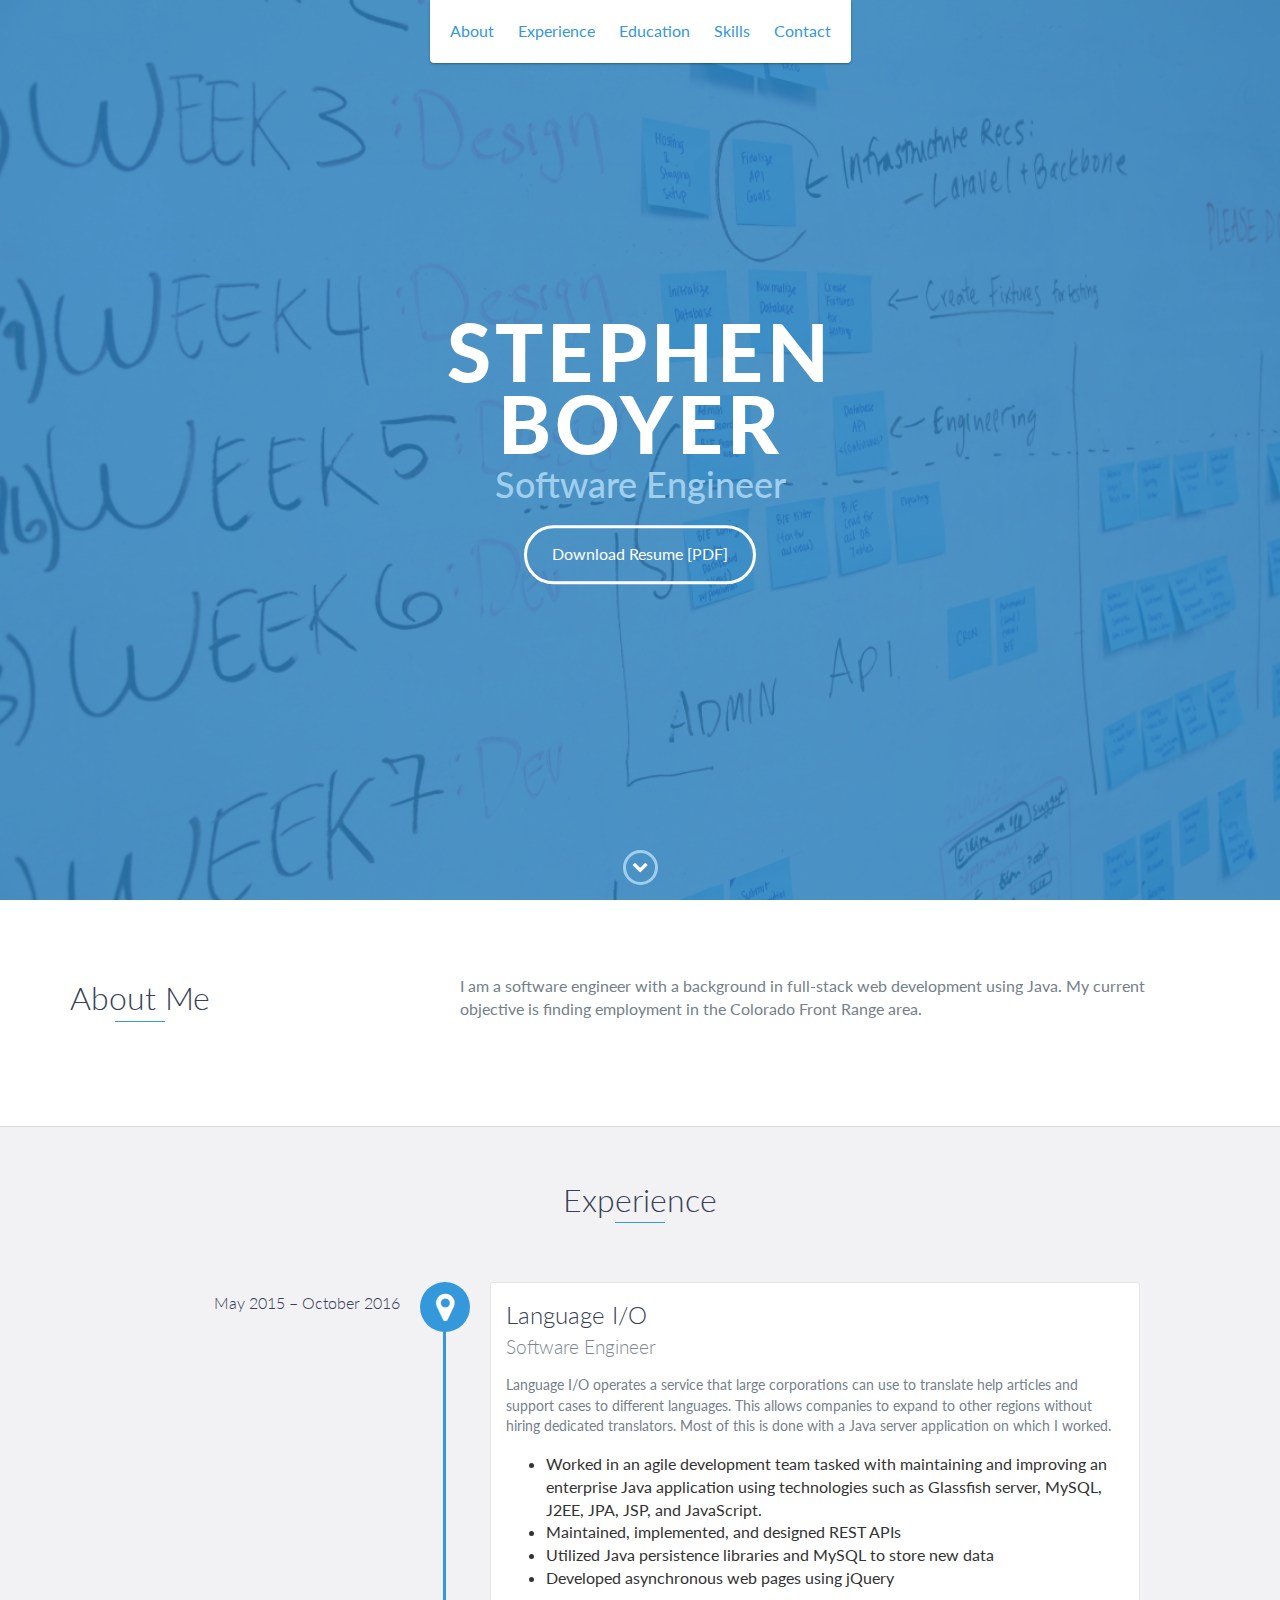
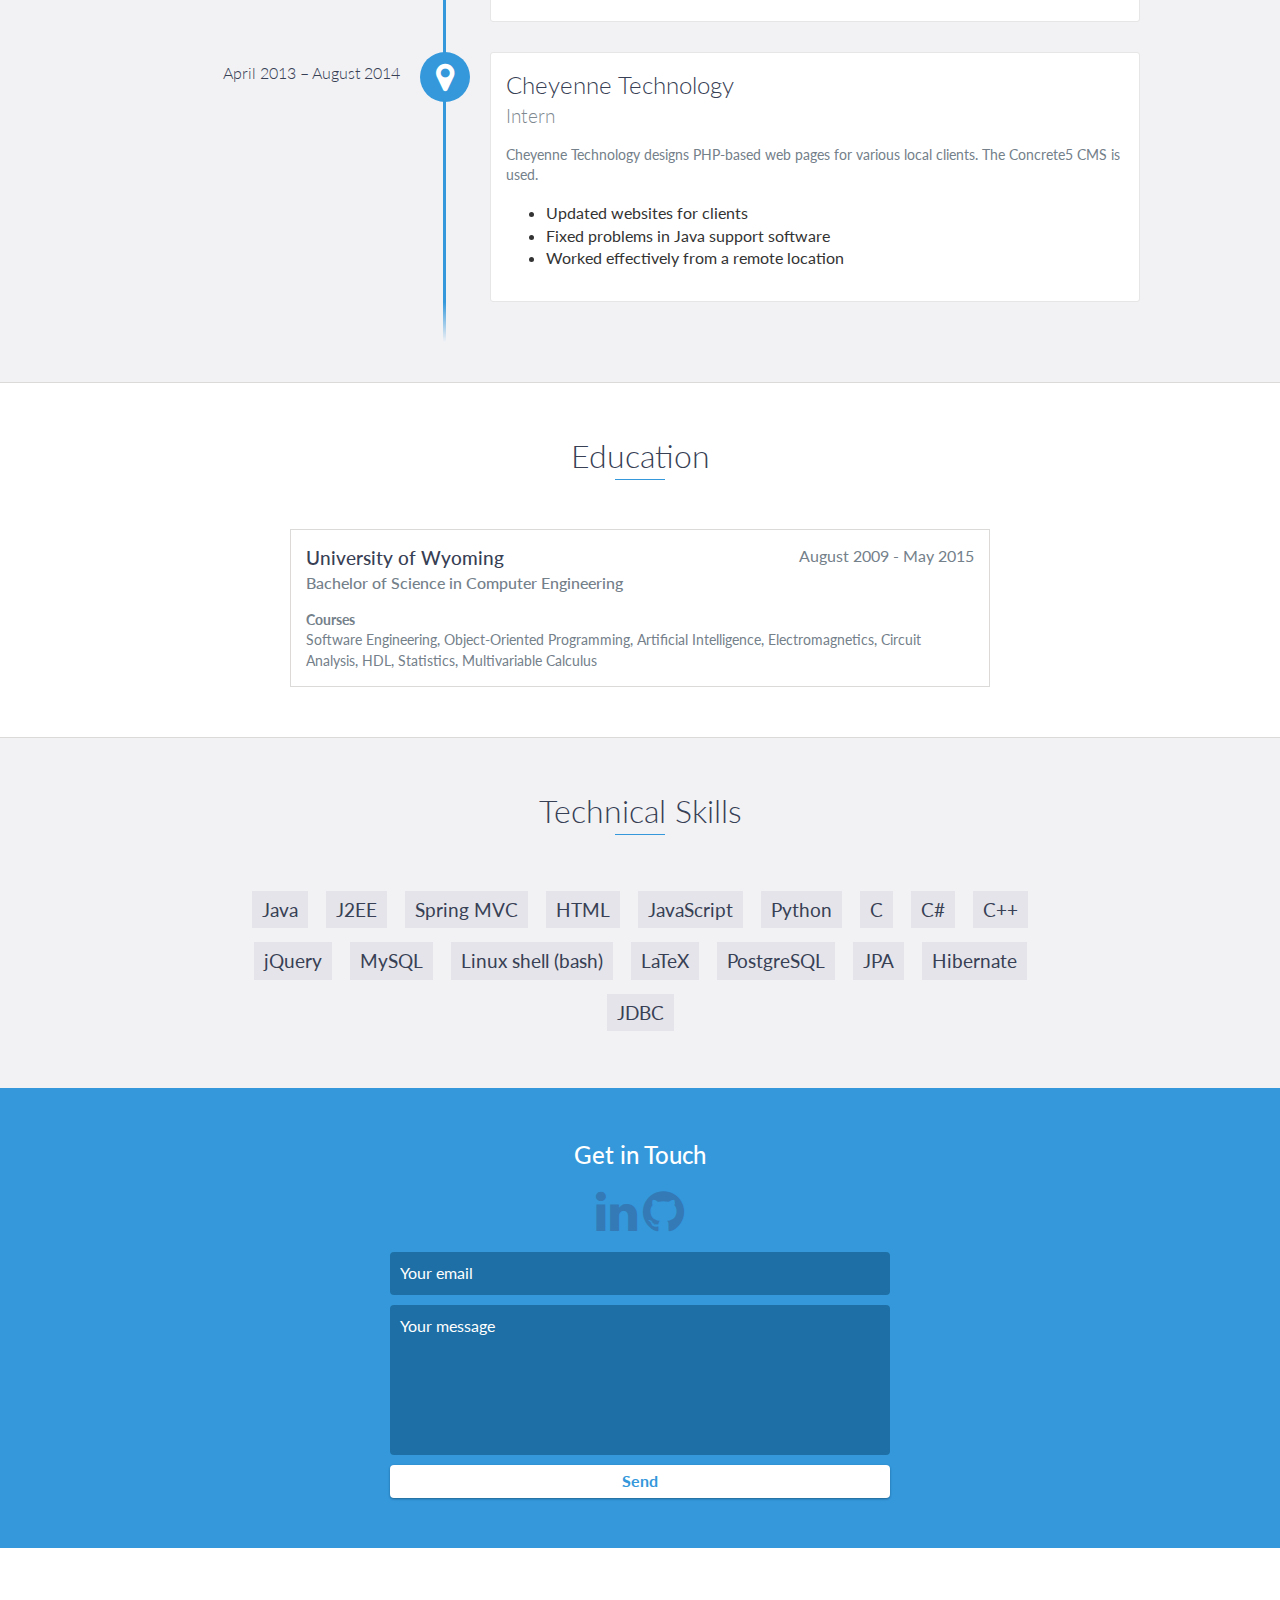
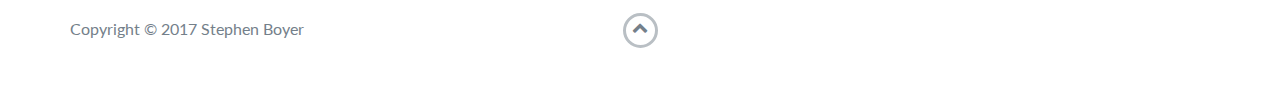
==== commit d2ada90d: "Updated resume" ====
--- a/home/templates/index.html
+++ b/home/templates/index.html
@@ -49,7 +49,7 @@
         <div id="lead-content">
             <h1>Stephen Boyer</h1>
             <h2>Software Engineer</h2>
-            <a href="../static/ResumeBoyer17-16.pdf" class="btn-rounded-white">Download Resume [PDF]</a>
+            <a href="../static/ResumeBoyer.pdf" class="btn-rounded-white">Download Resume [PDF]</a>
         </div>
         <!-- End #lead-content -->
 
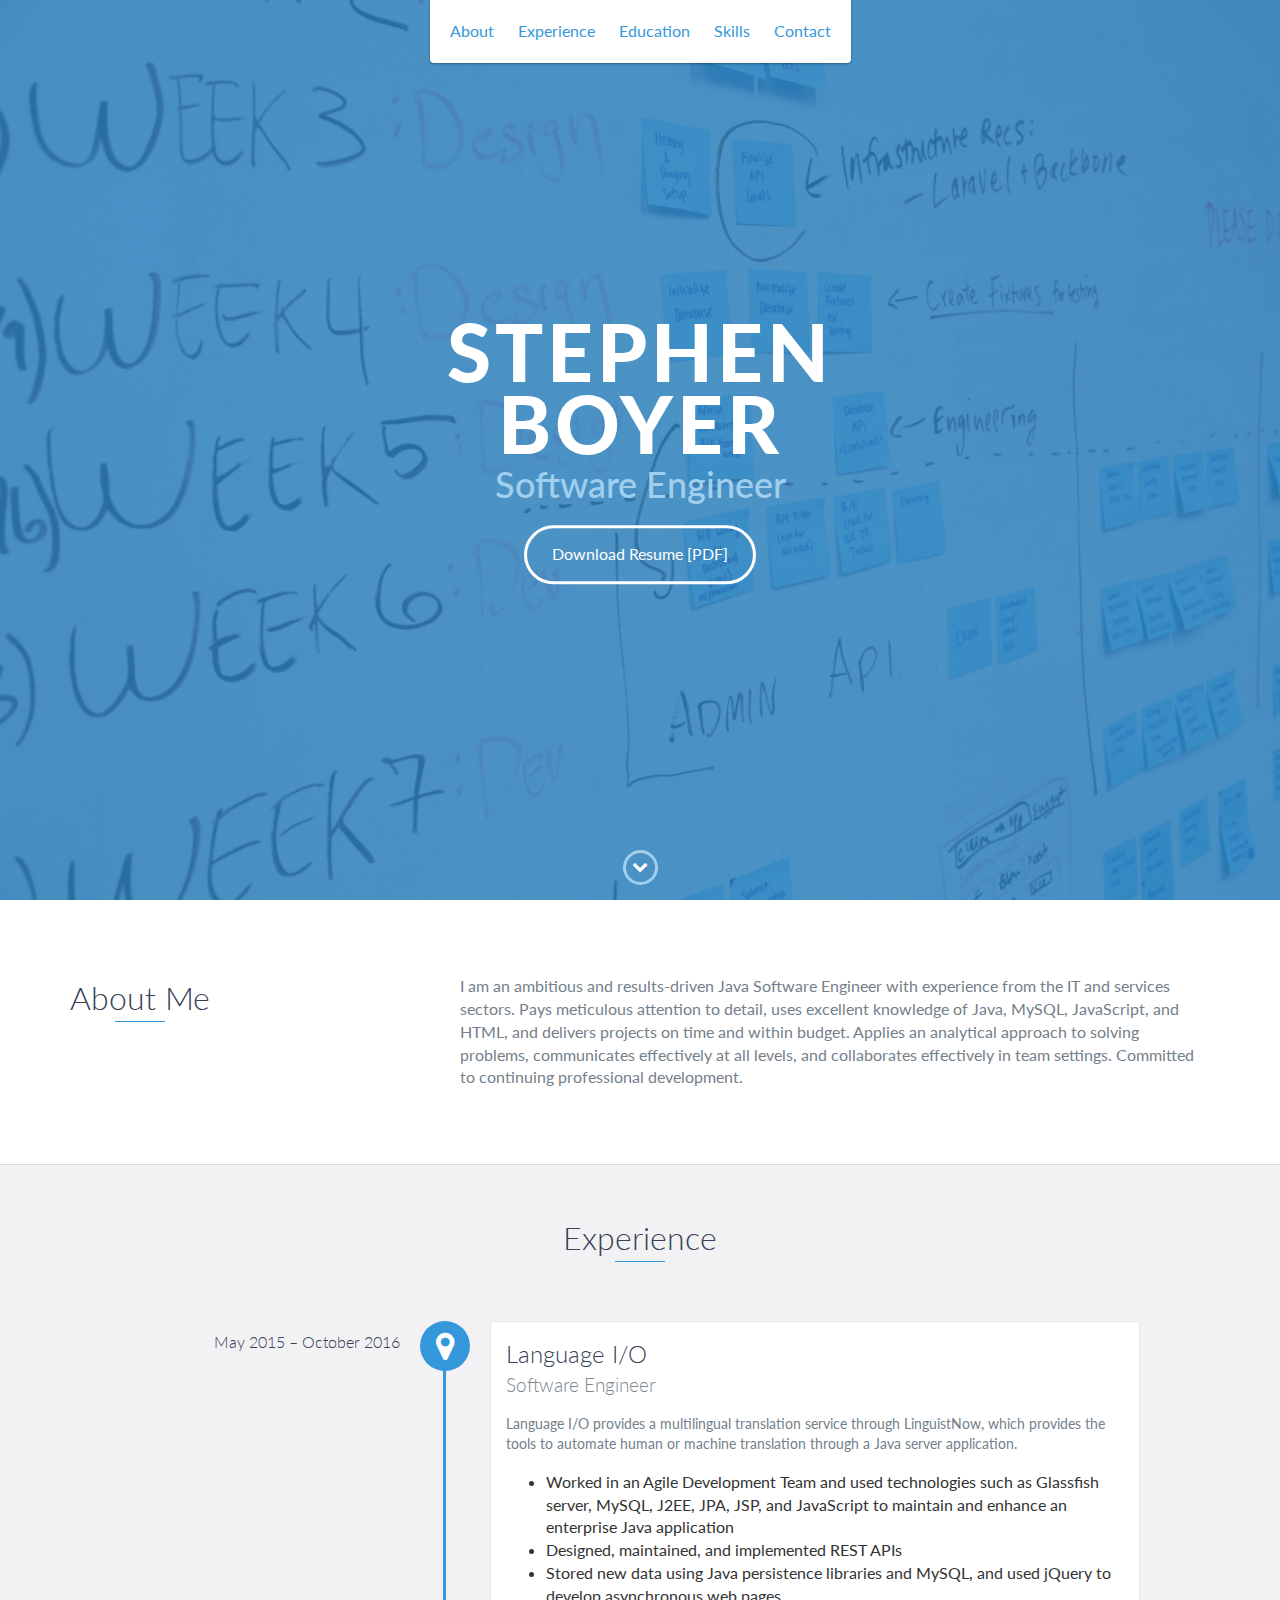
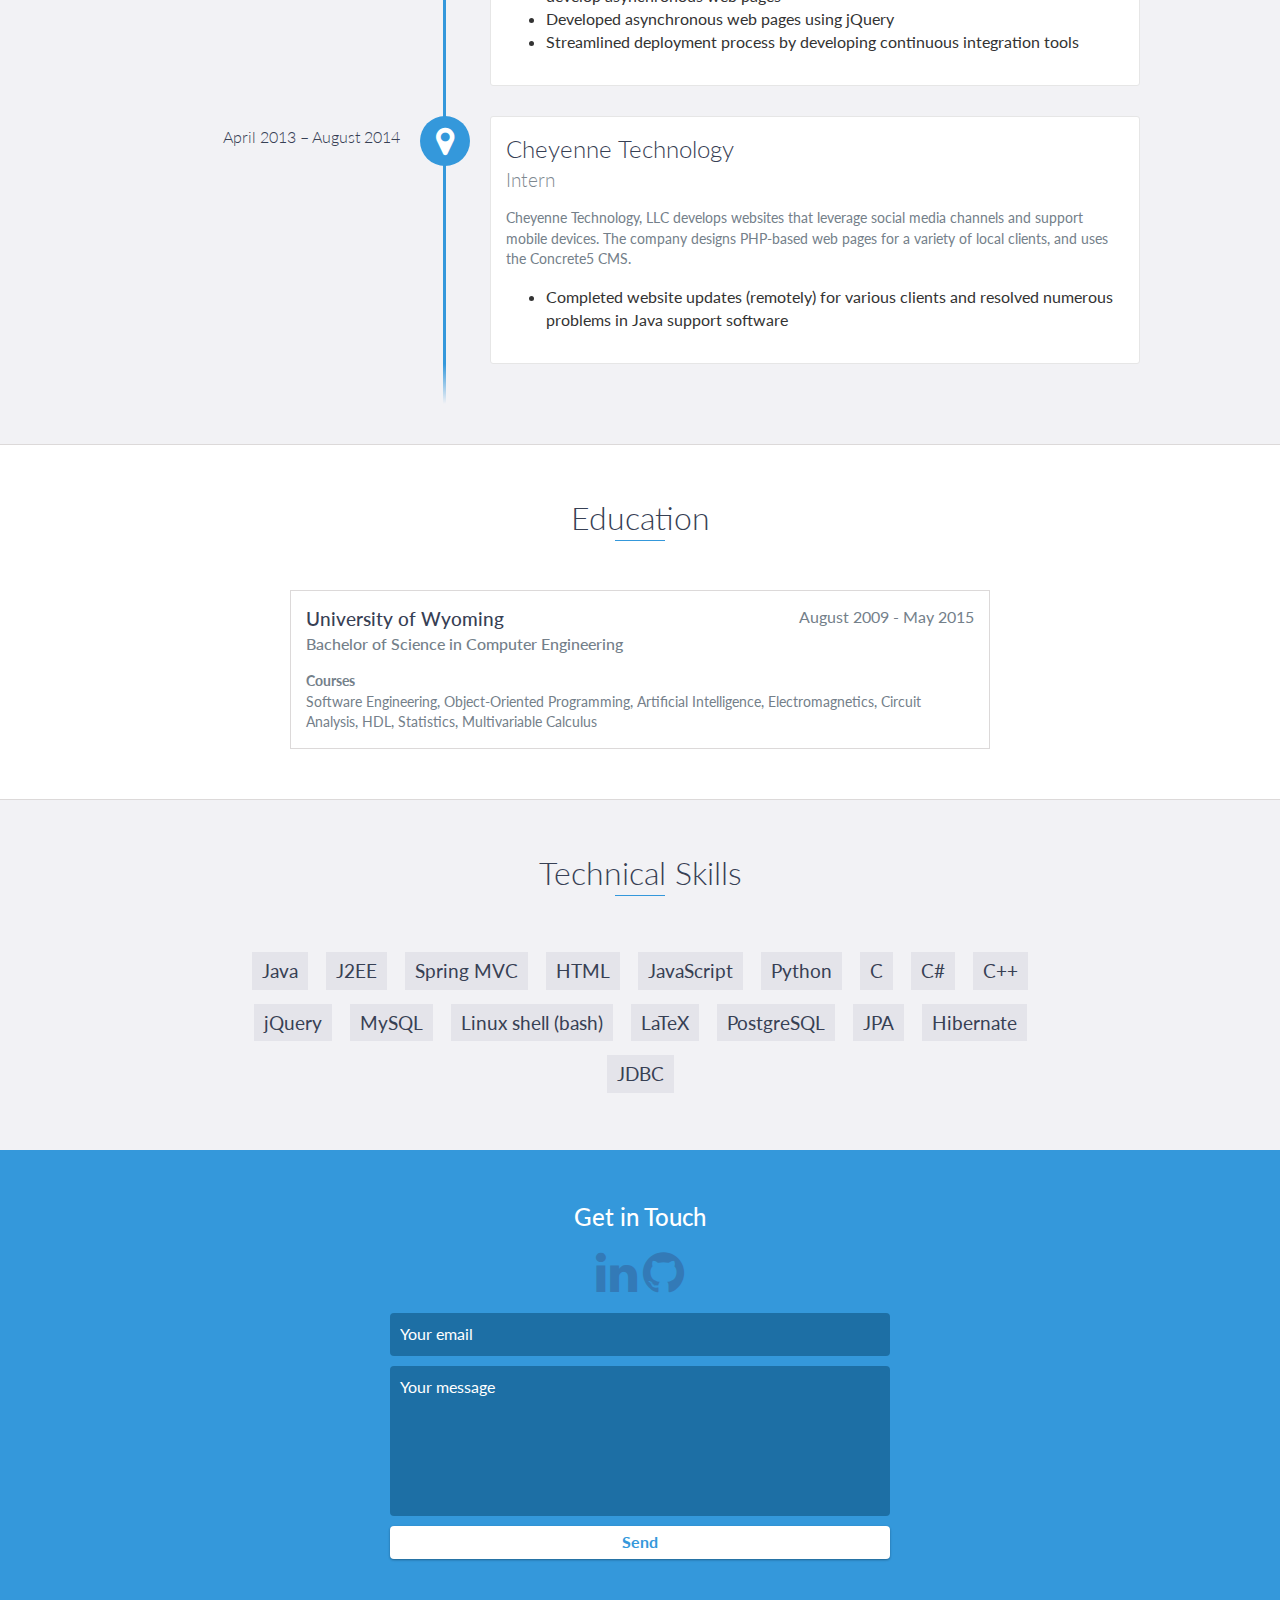
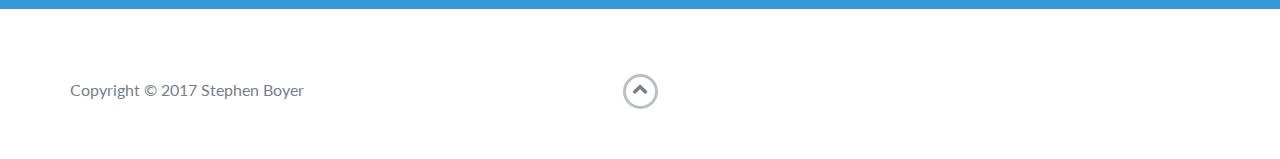
==== commit 359d72e2: "Updated experience section" ====
--- a/home/templates/index.html
+++ b/home/templates/index.html
@@ -72,7 +72,7 @@
                 </div>
                 <div class="col-md-8">
                     <p>
-                        I am a software engineer with a background in full-stack web development using Java. My current objective is finding employment in the Colorado Front Range area.
+                        I am an ambitious and results-driven Java Software Engineer with experience from the IT and services sectors. Pays meticulous attention to detail, uses excellent knowledge of Java, MySQL, JavaScript, and HTML, and delivers projects on time and within budget. Applies an analytical approach to solving problems, communicates effectively at all levels, and collaborates effectively in team settings. Committed to continuing professional development.
                     </p>
                 </div>
             </div>
@@ -86,28 +86,23 @@
             <div data-date="May 2015 – October 2016">
                 <h3>Language I/O</h3>
                 <h4>Software   Engineer</h4>
-                <p>Language I/O operates a service that large corporations can use to translate help articles and support
-                    cases to different languages. This allows companies to expand to other regions without hiring
-                    dedicated translators. Most of this is done with a Java server application on which I worked.
+                <p>
+                    Language I/O provides a multilingual translation service through LinguistNow, which provides the tools to automate human or machine translation through a Java server application.
                 </p>
                 <ul>
-                    <li>Worked in an agile development team tasked with maintaining and improving an enterprise Java
-                        application using technologies such as Glassfish server, MySQL, J2EE, JPA, JSP, and JavaScript.
-                    </li>
-                    <li>Maintained, implemented, and designed REST APIs</li>
-                    <li>Utilized Java persistence libraries and MySQL to store new data</li>
+                    <li>Worked in an Agile Development Team and used technologies such as Glassfish server, MySQL, J2EE, JPA, JSP, and JavaScript to maintain and enhance an enterprise Java application</li>
+                    <li>Designed, maintained, and implemented REST APIs</li>
+                    <li>Stored new data using Java persistence libraries and MySQL, and used jQuery to develop asynchronous web pages</li>
                     <li>Developed asynchronous web pages using jQuery</li>
+                    <li>Streamlined deployment process by developing continuous integration tools</li>
                 </ul>
             </div>
             <div data-date="April 2013 – August 2014">
                 <h3>Cheyenne Technology</h3>
                 <h4>Intern</h4>
-                <p>Cheyenne Technology designs PHP-based web pages for various local clients. The Concrete5 CMS is used.
-                </p>
+                <p>Cheyenne Technology, LLC develops websites that leverage social media channels and support mobile devices. The company designs PHP-based web pages for a variety of local clients, and uses the Concrete5 CMS.</p>
                 <ul>
-                    <li>Updated websites for clients</li>
-                    <li>Fixed problems in Java support software</li>
-                    <li>Worked effectively from a remote location</li>
+                    <li>Completed website updates (remotely) for various clients and resolved numerous problems in Java support software</li>
                 </ul>
             </div>
         </div>
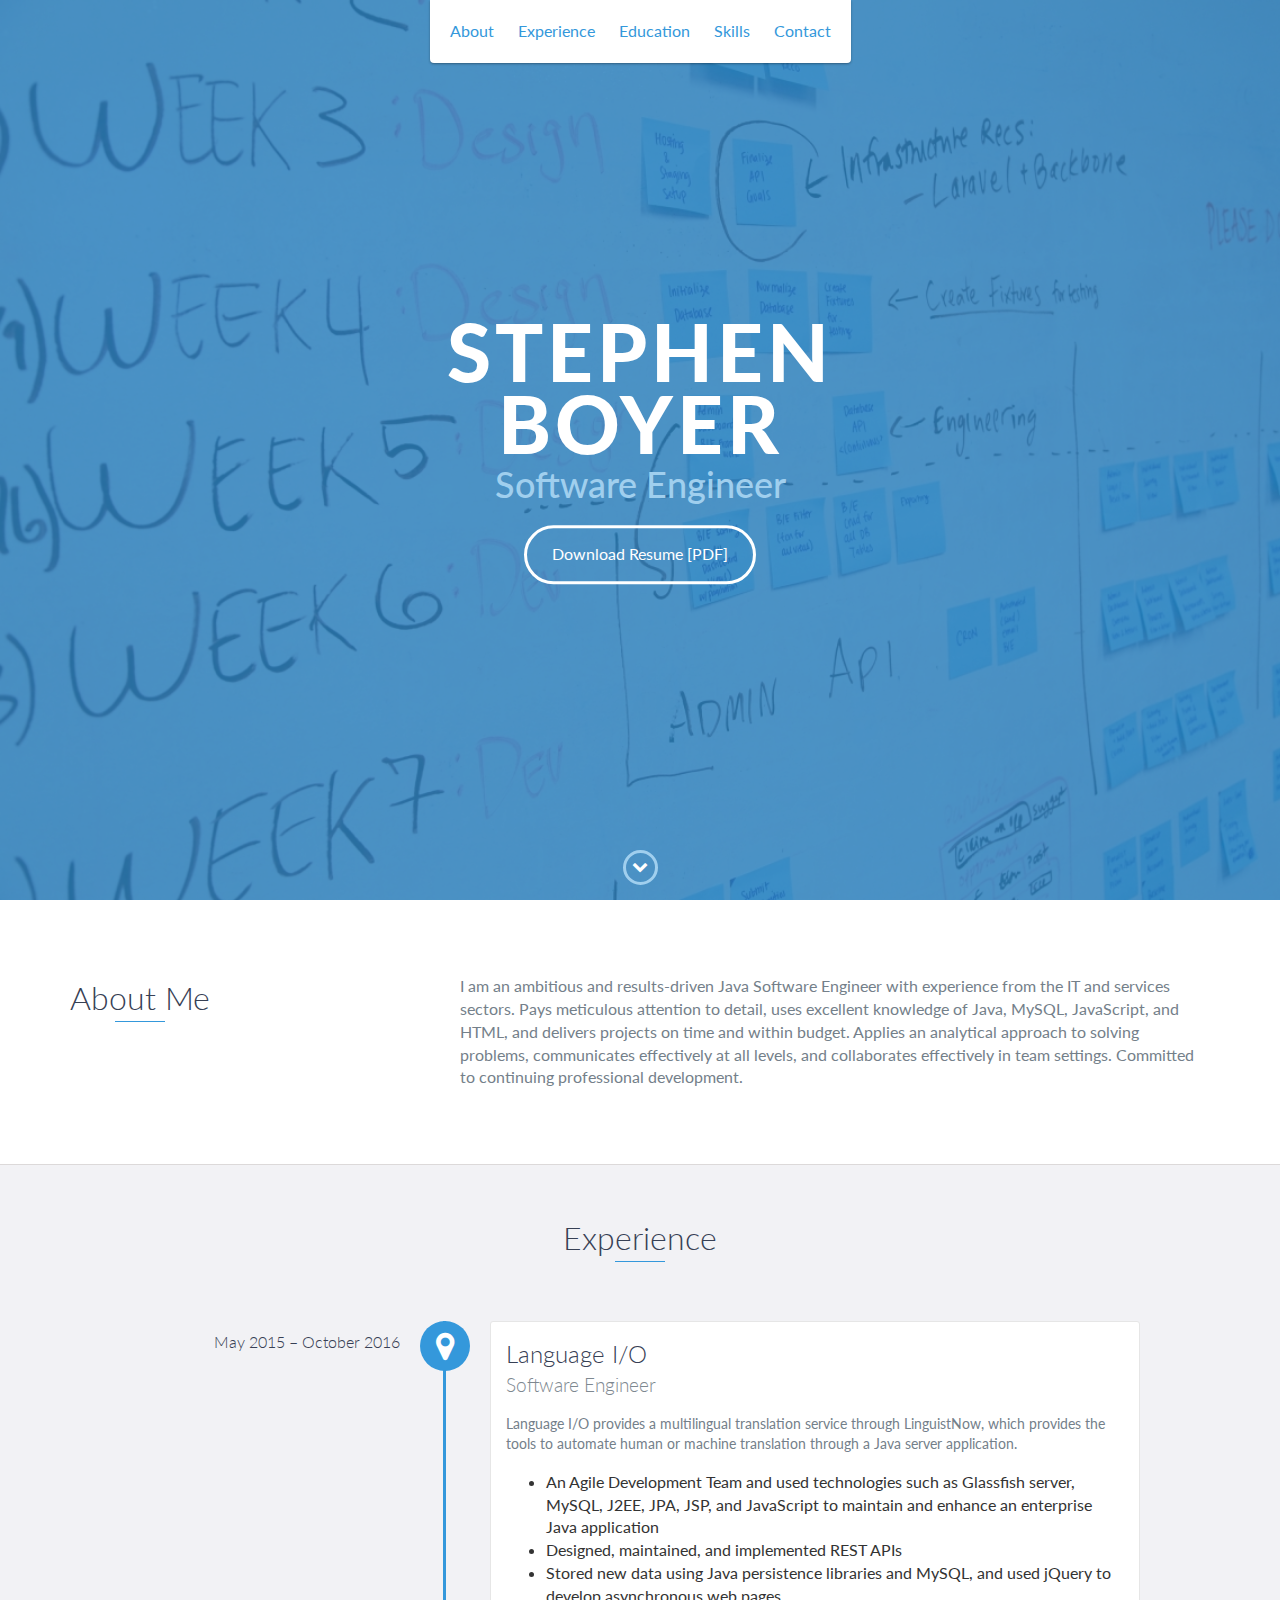
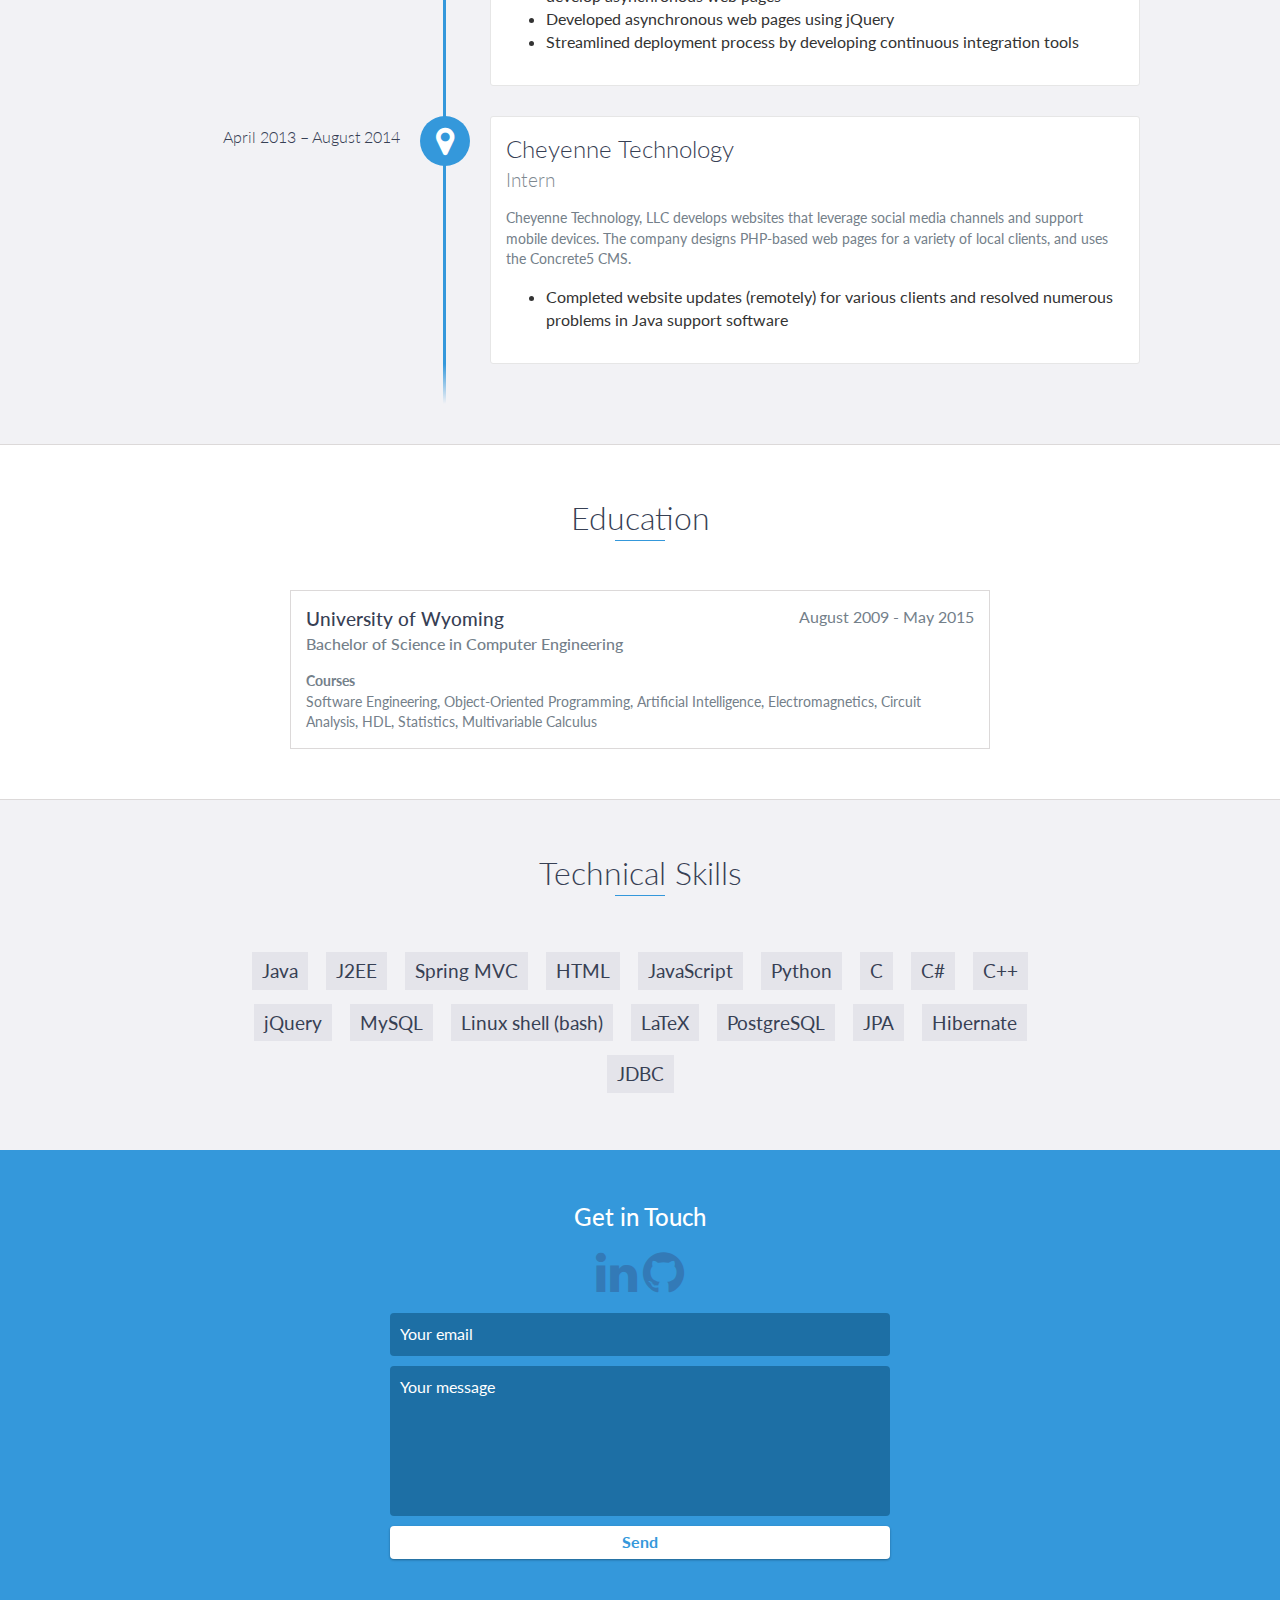
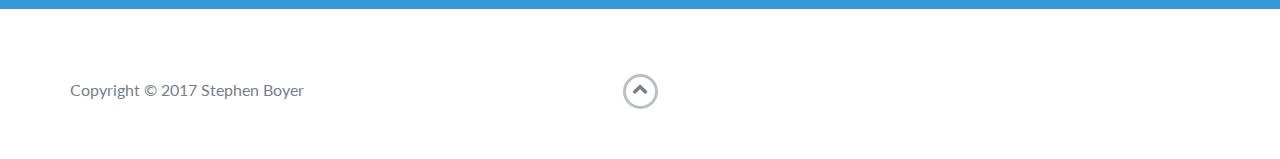
==== commit ed5e53c0: "Updated about" ====
--- a/home/templates/index.html
+++ b/home/templates/index.html
@@ -90,7 +90,7 @@
                     Language I/O provides a multilingual translation service through LinguistNow, which provides the tools to automate human or machine translation through a Java server application.
                 </p>
                 <ul>
-                    <li>Worked in an Agile Development Team and used technologies such as Glassfish server, MySQL, J2EE, JPA, JSP, and JavaScript to maintain and enhance an enterprise Java application</li>
+                    <li>An Agile Development Team and used technologies such as Glassfish server, MySQL, J2EE, JPA, JSP, and JavaScript to maintain and enhance an enterprise Java application</li>
                     <li>Designed, maintained, and implemented REST APIs</li>
                     <li>Stored new data using Java persistence libraries and MySQL, and used jQuery to develop asynchronous web pages</li>
                     <li>Developed asynchronous web pages using jQuery</li>
